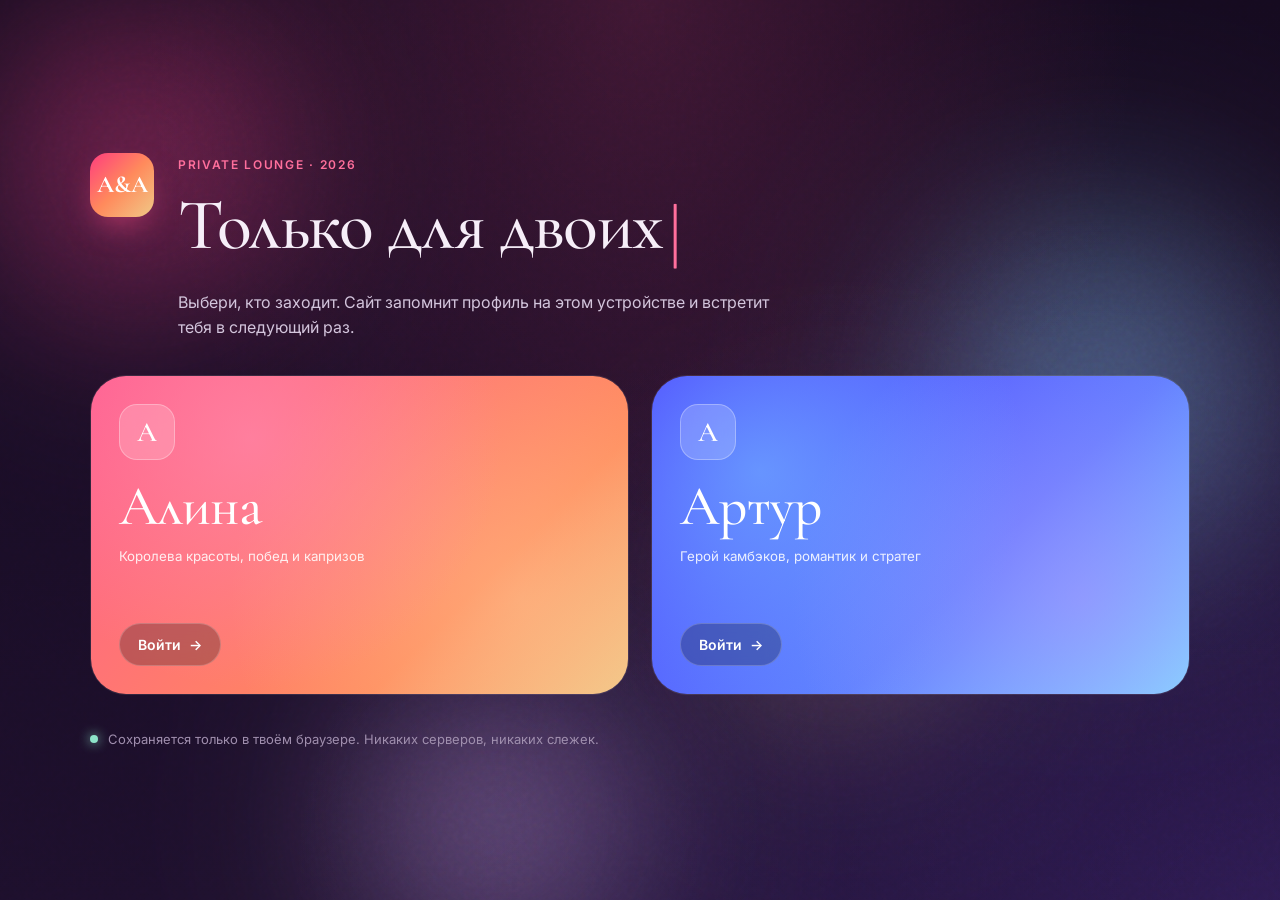
==== index.html @ 76d0820a "Алина и Артур: премиум-релиз - Полная переработка UI: aurora-фон, glassmorphism, три темы (Aurora/Da" ====
<!doctype html>
<html lang="ru">
<head>
  <meta charset="utf-8">
  <meta name="viewport" content="width=device-width, initial-scale=1, viewport-fit=cover">
  <meta name="theme-color" content="#1a0b1a">
  <meta name="description" content="Алина и Артур — приватный игровой кабинет для двоих. Игры, статистика, дневник любви.">
  <title>Алина · Артур — Private Lounge</title>

  <link rel="preconnect" href="https://fonts.googleapis.com">
  <link rel="preconnect" href="https://fonts.gstatic.com" crossorigin>
  <link href="https://fonts.googleapis.com/css2?family=Cormorant+Garamond:ital,wght@0,400;0,500;0,700;1,400&family=Inter:wght@400;500;600;700;800&family=Caveat:wght@500;700&display=swap" rel="stylesheet">

  <link rel="stylesheet" href="./styles.css">
  <link rel="icon" type="image/svg+xml" href="data:image/svg+xml;utf8,<svg xmlns='http://www.w3.org/2000/svg' viewBox='0 0 100 100'><text y='80' font-size='80'>💞</text></svg>">
</head>
<body class="theme-aurora">

  <div id="aurora" class="aurora" aria-hidden="true">
    <span class="aurora-blob a1"></span>
    <span class="aurora-blob a2"></span>
    <span class="aurora-blob a3"></span>
    <span class="aurora-blob a4"></span>
    <div class="aurora-grain"></div>
  </div>

  <canvas id="hearts" class="hearts-layer" aria-hidden="true"></canvas>

  <!-- Login Screen -->
  <section id="loginScreen" class="login-screen">
    <div class="login-inner">
      <div class="login-brand">
        <span class="brand-mark">A&amp;A</span>
        <div class="brand-text">
          <small>Private Lounge · 2026</small>
          <h1>Только для двоих<span class="cursor-blink">|</span></h1>
          <p>Выбери, кто заходит. Сайт запомнит профиль на этом устройстве и встретит тебя в следующий раз.</p>
        </div>
      </div>

      <div class="login-cards">
        <button class="login-card login-card--alina" data-login="Алина">
          <div class="login-card-bg"></div>
          <div class="login-card-inner">
            <span class="login-avatar">А</span>
            <h2>Алина</h2>
            <p>Королева красоты, побед и капризов</p>
            <span class="login-enter">Войти <span class="arrow">→</span></span>
          </div>
        </button>
        <button class="login-card login-card--artur" data-login="Артур">
          <div class="login-card-bg"></div>
          <div class="login-card-inner">
            <span class="login-avatar">А</span>
            <h2>Артур</h2>
            <p>Герой камбэков, романтик и стратег</p>
            <span class="login-enter">Войти <span class="arrow">→</span></span>
          </div>
        </button>
      </div>

      <div class="login-foot">
        <span class="dot"></span>
        <span>Сохраняется только в твоём браузере. Никаких серверов, никаких слежек.</span>
      </div>
    </div>
  </section>

  <!-- Main App -->
  <main id="app" class="app hidden">
    <aside class="sidebar">
      <button class="brand" data-route="home">
        <span class="brand-mark">A&amp;A</span>
        <div>
          <strong>Алина · Артур</strong>
          <small>Private Lounge</small>
        </div>
      </button>

      <nav class="nav">
        <button class="nav-item" data-route="home"><span class="nav-ico">✦</span><span>Главная</span></button>
        <button class="nav-item" data-route="games"><span class="nav-ico">◆</span><span>Игры</span></button>
        <button class="nav-item" data-route="journal"><span class="nav-ico">♡</span><span>Дневник</span></button>
        <button class="nav-item" data-route="stats"><span class="nav-ico">▲</span><span>Статистика</span></button>
        <button class="nav-item" data-route="settings"><span class="nav-ico">⚙</span><span>Настройки</span></button>
      </nav>

      <div class="sidebar-foot">
        <button class="me-chip" id="meChip">
          <span class="me-avatar" id="meAvatar">А</span>
          <div>
            <small>Сейчас в кабинете</small>
            <strong id="meName">—</strong>
          </div>
          <span class="me-arrow">⇄</span>
        </button>
      </div>
    </aside>

    <div class="content">
      <header class="topbar">
        <div class="crumb">
          <span id="crumbTitle">Главная</span>
          <small id="crumbSub">Добро пожаловать</small>
        </div>
        <div class="topbar-actions">
          <button class="icon-btn" id="themeBtn" title="Сменить тему">◐</button>
          <button class="icon-btn" id="muteBtn" title="Звук">♪</button>
          <button class="icon-btn icon-btn--accent" id="surpriseBtn" title="Сюрприз">✦</button>
        </div>
      </header>

      <div id="view" class="view"></div>
    </div>
  </main>

  <!-- Templates rendered dynamically by app.js -->
  <div id="toast" class="toast hidden"></div>

  <script type="module" src="./app.js"></script>
</body>
</html>
---- styles.css ----
/* ─────────────────────────────  TOKENS  ───────────────────────────── */
:root {
  --bg-0: #150a1f;
  --bg-1: #1d0f2c;
  --surface-0: rgba(255, 255, 255, 0.04);
  --surface-1: rgba(255, 255, 255, 0.06);
  --surface-2: rgba(255, 255, 255, 0.10);
  --line: rgba(255, 255, 255, 0.10);
  --line-strong: rgba(255, 255, 255, 0.18);
  --text-0: #f6eef8;
  --text-1: #d3c5dc;
  --text-2: #a08fae;
  --rose: #ff6f9c;
  --rose-strong: #ff3d7e;
  --peach: #ffb085;
  --gold: #f0c987;
  --lilac: #c8a2e8;
  --mint: #8de4c9;
  --sky: #7ec8ff;
  --danger: #ff7575;
  --win: #5cd6a4;
  --loss: #ff7575;
  --draw: #f3c95a;
  --shadow-soft: 0 30px 80px -20px rgba(60, 20, 60, 0.55);
  --shadow-lift: 0 20px 50px -16px rgba(255, 90, 140, 0.35);
  --radius-xs: 10px;
  --radius-sm: 14px;
  --radius-md: 20px;
  --radius-lg: 28px;
  --radius-xl: 36px;
  --grad-rose: linear-gradient(135deg, #ff6f9c 0%, #ff8a5c 100%);
  --grad-lilac: linear-gradient(135deg, #c8a2e8 0%, #7ec8ff 100%);
  --grad-gold: linear-gradient(135deg, #f0c987 0%, #ff8a5c 100%);
  --grad-mint: linear-gradient(135deg, #8de4c9 0%, #7ec8ff 100%);
  --grad-fire: linear-gradient(135deg, #ff3d7e 0%, #ff8a5c 50%, #f0c987 100%);
  --ease: cubic-bezier(.2, .8, .2, 1);
  --t-quick: .18s var(--ease);
  --t-med: .35s var(--ease);
}

/* Light romantic theme */
body.theme-dawn {
  --bg-0: #fff5ef;
  --bg-1: #ffe8e0;
  --surface-0: rgba(255, 255, 255, 0.55);
  --surface-1: rgba(255, 255, 255, 0.72);
  --surface-2: rgba(255, 255, 255, 0.88);
  --line: rgba(195, 130, 140, 0.18);
  --line-strong: rgba(195, 130, 140, 0.32);
  --text-0: #422336;
  --text-1: #6a4658;
  --text-2: #9b7c8b;
  --shadow-soft: 0 24px 60px -16px rgba(220, 130, 150, 0.30);
  --shadow-lift: 0 18px 40px -16px rgba(255, 110, 140, 0.40);
}

/* Midnight noir theme */
body.theme-noir {
  --bg-0: #06060b;
  --bg-1: #0c0c15;
  --surface-0: rgba(255, 255, 255, 0.03);
  --surface-1: rgba(255, 255, 255, 0.05);
  --surface-2: rgba(255, 255, 255, 0.08);
  --line: rgba(255, 255, 255, 0.07);
  --line-strong: rgba(255, 255, 255, 0.14);
  --text-0: #f0f0f5;
  --text-1: #b9b9c6;
  --text-2: #7c7c8d;
  --rose: #ff4d8d;
  --gold: #ffd166;
}

/* ─────────────────────────────  BASE  ───────────────────────────── */
* { box-sizing: border-box; }
html, body { margin: 0; height: 100%; }
body {
  font-family: 'Inter', -apple-system, BlinkMacSystemFont, sans-serif;
  background: var(--bg-0);
  color: var(--text-0);
  -webkit-font-smoothing: antialiased;
  overflow-x: hidden;
  overflow-y: auto;
  position: relative;
  min-height: 100dvh;
}
button { font-family: inherit; cursor: pointer; }
h1, h2, h3, h4 { margin: 0; font-weight: 700; letter-spacing: -0.01em; }
h1 { font-family: 'Cormorant Garamond', serif; font-size: clamp(40px, 6vw, 72px); font-weight: 500; letter-spacing: -0.02em; }
h2 { font-size: clamp(22px, 2.5vw, 32px); }
p { margin: 0; color: var(--text-1); line-height: 1.55; }
small { color: var(--text-2); font-size: 12px; letter-spacing: .04em; }
::-webkit-scrollbar { width: 10px; height: 10px; }
::-webkit-scrollbar-track { background: transparent; }
::-webkit-scrollbar-thumb { background: rgba(255, 255, 255, 0.06); border-radius: 99px; }
::-webkit-scrollbar-thumb:hover { background: rgba(255, 255, 255, 0.12); }

.hidden { display: none !important; }

/* ─────────────────────────  AURORA BG  ───────────────────────── */
.aurora {
  position: fixed; inset: 0; z-index: -2; pointer-events: none;
  background: radial-gradient(ellipse at top, rgba(255, 80, 140, 0.18), transparent 55%),
              radial-gradient(ellipse at bottom right, rgba(120, 80, 255, 0.18), transparent 55%),
              linear-gradient(180deg, var(--bg-0), var(--bg-1));
  overflow: hidden;
}
.aurora-blob {
  position: absolute; border-radius: 50%; filter: blur(80px); opacity: .55;
  mix-blend-mode: screen;
}
.aurora-blob.a1 { width: 520px; height: 520px; left: -120px; top: -100px; background: radial-gradient(circle, #ff3d7e, transparent 60%); animation: drift1 18s ease-in-out infinite; }
.aurora-blob.a2 { width: 600px; height: 600px; right: -120px; top: 10%; background: radial-gradient(circle, #7ec8ff, transparent 60%); animation: drift2 22s ease-in-out infinite; }
.aurora-blob.a3 { width: 480px; height: 480px; left: 20%; bottom: -160px; background: radial-gradient(circle, #c8a2e8, transparent 60%); animation: drift3 26s ease-in-out infinite; }
.aurora-blob.a4 { width: 420px; height: 420px; right: 18%; bottom: 10%; background: radial-gradient(circle, #f0c987, transparent 60%); animation: drift4 30s ease-in-out infinite; opacity: .35; }
.aurora-grain {
  position: absolute; inset: 0; opacity: .12; mix-blend-mode: overlay;
  background-image: url("data:image/svg+xml;utf8,<svg viewBox='0 0 200 200' xmlns='http://www.w3.org/2000/svg'><filter id='n'><feTurbulence type='fractalNoise' baseFrequency='0.85' numOctaves='2' stitchTiles='stitch'/></filter><rect width='100%' height='100%' filter='url(%23n)'/></svg>");
}
body.theme-dawn .aurora { background: radial-gradient(ellipse at top, rgba(255, 180, 200, 0.40), transparent 50%), radial-gradient(ellipse at bottom, rgba(255, 210, 180, 0.40), transparent 50%), linear-gradient(180deg, var(--bg-0), var(--bg-1)); }
body.theme-dawn .aurora-blob { opacity: .35; }
body.theme-noir .aurora-blob { opacity: .35; }

@keyframes drift1 { 0%, 100% { transform: translate(0, 0) scale(1); } 50% { transform: translate(60px, 80px) scale(1.15); } }
@keyframes drift2 { 0%, 100% { transform: translate(0, 0) scale(1); } 50% { transform: translate(-50px, 60px) scale(1.1); } }
@keyframes drift3 { 0%, 100% { transform: translate(0, 0) scale(1); } 50% { transform: translate(80px, -50px) scale(1.2); } }
@keyframes drift4 { 0%, 100% { transform: translate(0, 0) scale(1); } 50% { transform: translate(-60px, -80px) scale(.95); } }

.hearts-layer { position: fixed; inset: 0; z-index: -1; pointer-events: none; }

/* ─────────────────────────  LOGIN  ───────────────────────── */
.login-screen {
  min-height: 100dvh; display: grid; place-items: center; padding: 24px;
  animation: fadeIn .6s var(--ease);
}
.login-inner { width: min(1100px, 100%); display: grid; gap: 36px; }
.login-brand { display: flex; align-items: flex-start; gap: 24px; flex-wrap: wrap; }
.brand-mark {
  width: 64px; height: 64px; display: grid; place-items: center; border-radius: 18px;
  font-family: 'Cormorant Garamond', serif; font-weight: 700; font-size: 24px;
  background: var(--grad-fire); color: white;
  box-shadow: 0 14px 30px -8px rgba(255, 80, 140, 0.5);
}
.brand-text small { color: var(--rose); font-weight: 600; text-transform: uppercase; letter-spacing: .14em; }
.brand-text h1 { margin-top: 8px; max-width: 720px; }
.brand-text p { margin-top: 12px; max-width: 620px; }
.cursor-blink { display: inline-block; width: 4px; vertical-align: middle; color: var(--rose); animation: blink 1s steps(1) infinite; margin-left: 6px; }
@keyframes blink { 50% { opacity: 0; } }

.login-cards {
  display: grid; grid-template-columns: repeat(2, 1fr); gap: 22px;
}
.login-card {
  position: relative; overflow: hidden; border: 1px solid var(--line);
  border-radius: var(--radius-xl); background: transparent; color: var(--text-0);
  padding: 0; height: 320px; cursor: pointer;
  transition: transform .35s var(--ease), border-color .35s var(--ease), box-shadow .35s var(--ease);
}
.login-card:hover { transform: translateY(-6px) scale(1.005); border-color: var(--line-strong); box-shadow: var(--shadow-lift); }
.login-card-bg {
  position: absolute; inset: 0;
  transition: transform .8s var(--ease), filter .8s var(--ease);
}
.login-card--alina .login-card-bg {
  background:
    radial-gradient(circle at 30% 20%, rgba(255, 138, 180, 0.6), transparent 55%),
    radial-gradient(circle at 80% 70%, rgba(255, 200, 150, 0.45), transparent 60%),
    linear-gradient(135deg, #ff5d8f 0%, #ff8a5c 70%, #f0c987 100%);
}
.login-card--artur .login-card-bg {
  background:
    radial-gradient(circle at 20% 30%, rgba(120, 200, 255, 0.55), transparent 55%),
    radial-gradient(circle at 80% 70%, rgba(180, 140, 255, 0.5), transparent 60%),
    linear-gradient(135deg, #4a3aff 0%, #5e7fff 60%, #7ee3ff 100%);
}
.login-card:hover .login-card-bg { transform: scale(1.08); filter: saturate(1.2); }
.login-card-inner {
  position: relative; z-index: 2; height: 100%; padding: 28px;
  display: flex; flex-direction: column; align-items: flex-start;
  text-align: left; color: white;
}
.login-card h2 { font-family: 'Cormorant Garamond', serif; font-size: 56px; font-weight: 500; margin-top: 12px; }
.login-card p { color: rgba(255, 255, 255, 0.88); margin-top: 6px; max-width: 320px; }
.login-avatar {
  width: 56px; height: 56px; display: grid; place-items: center; border-radius: 18px;
  background: rgba(255, 255, 255, 0.18); backdrop-filter: blur(10px);
  font-family: 'Cormorant Garamond', serif; font-size: 28px; font-weight: 600;
  border: 1px solid rgba(255, 255, 255, 0.3);
}
.login-enter {
  margin-top: auto; display: inline-flex; align-items: center; gap: 8px;
  padding: 12px 18px; border-radius: 999px; background: rgba(0, 0, 0, 0.25);
  backdrop-filter: blur(10px); font-weight: 600; font-size: 14px;
  border: 1px solid rgba(255, 255, 255, 0.2);
}
.login-enter .arrow { transition: transform .25s var(--ease); }
.login-card:hover .login-enter .arrow { transform: translateX(4px); }

.login-foot { display: flex; align-items: center; gap: 10px; color: var(--text-2); font-size: 13px; }
.dot { width: 8px; height: 8px; border-radius: 50%; background: var(--mint); box-shadow: 0 0 12px var(--mint); }

/* ─────────────────────────  APP SHELL  ───────────────────────── */
.app {
  display: grid; grid-template-columns: 280px 1fr; min-height: 100dvh;
  animation: fadeIn .5s var(--ease);
}
.sidebar {
  padding: 24px 18px; display: flex; flex-direction: column; gap: 28px;
  border-right: 1px solid var(--line); position: sticky; top: 0;
  height: 100dvh; background: linear-gradient(180deg, var(--surface-0), transparent);
  backdrop-filter: blur(14px);
}
.brand {
  display: flex; align-items: center; gap: 14px; padding: 6px 8px;
  background: transparent; border: 0; color: var(--text-0); width: 100%;
  border-radius: var(--radius-md); cursor: pointer; transition: background .2s;
}
.brand:hover { background: var(--surface-0); }
.brand strong { font-family: 'Cormorant Garamond', serif; font-size: 22px; font-weight: 600; display: block; }
.brand small { display: block; font-size: 11px; letter-spacing: .14em; text-transform: uppercase; color: var(--rose); }

.nav { display: flex; flex-direction: column; gap: 4px; }
.nav-item {
  display: flex; align-items: center; gap: 12px; padding: 12px 14px; border: 0;
  background: transparent; color: var(--text-1); border-radius: var(--radius-sm);
  font-size: 14px; font-weight: 500; text-align: left; transition: all var(--t-quick);
}
.nav-item:hover { background: var(--surface-0); color: var(--text-0); }
.nav-item.active { background: var(--surface-1); color: var(--text-0); }
.nav-item.active .nav-ico { color: var(--rose); }
.nav-ico { color: var(--text-2); font-size: 12px; width: 16px; text-align: center; transition: color .2s; }

.sidebar-foot { margin-top: auto; }
.me-chip {
  display: flex; align-items: center; gap: 12px; width: 100%; padding: 12px;
  background: var(--surface-0); border: 1px solid var(--line); border-radius: var(--radius-md);
  color: var(--text-0); text-align: left; transition: background var(--t-quick);
}
.me-chip:hover { background: var(--surface-1); }
.me-chip small { display: block; }
.me-chip strong { display: block; font-size: 14px; font-weight: 600; margin-top: 2px; }
.me-avatar {
  width: 38px; height: 38px; display: grid; place-items: center;
  border-radius: 12px; font-family: 'Cormorant Garamond', serif; font-size: 18px; font-weight: 600;
  color: white; background: var(--grad-rose); flex-shrink: 0;
}
.me-avatar.is-artur { background: var(--grad-lilac); }
.me-arrow { margin-left: auto; color: var(--text-2); font-size: 14px; }

.content { padding: 24px clamp(20px, 4vw, 48px); min-width: 0; }
.topbar {
  display: flex; align-items: center; justify-content: space-between; gap: 18px;
  padding: 8px 0 22px;
}
.crumb span { font-family: 'Cormorant Garamond', serif; font-size: 30px; font-weight: 500; }
.crumb small { display: block; color: var(--text-2); font-size: 13px; }
.topbar-actions { display: flex; gap: 8px; }
.icon-btn {
  width: 42px; height: 42px; border-radius: 14px; border: 1px solid var(--line);
  background: var(--surface-0); color: var(--text-1); font-size: 16px;
  transition: all var(--t-quick);
}
.icon-btn:hover { background: var(--surface-1); color: var(--text-0); transform: translateY(-1px); }
.icon-btn--accent { background: var(--grad-rose); border-color: transparent; color: white; }
.icon-btn--accent:hover { filter: brightness(1.1); }

.view { display: flex; flex-direction: column; gap: 20px; padding-bottom: 60px; animation: viewIn .4s var(--ease); }

@keyframes viewIn { from { opacity: 0; transform: translateY(8px); } to { opacity: 1; transform: translateY(0); } }
@keyframes fadeIn { from { opacity: 0; } to { opacity: 1; } }

/* ─────────────────────────  CARDS / PANELS  ───────────────────────── */
.panel {
  background: var(--surface-0); border: 1px solid var(--line);
  border-radius: var(--radius-lg); padding: 22px;
  backdrop-filter: blur(14px);
}
.panel--hero {
  position: relative; overflow: hidden;
  padding: 36px; min-height: 260px;
  background: var(--surface-0);
}
.panel--hero::before {
  content: ""; position: absolute; inset: 0; z-index: 0;
  background:
    radial-gradient(circle at 80% 0%, rgba(255, 100, 150, 0.30), transparent 50%),
    radial-gradient(circle at 0% 100%, rgba(120, 100, 255, 0.30), transparent 50%);
}
.panel--hero > * { position: relative; z-index: 1; }
.panel h3 { font-size: 16px; font-weight: 600; color: var(--text-0); margin-bottom: 12px; letter-spacing: -0.005em; }
.panel-head { display: flex; align-items: flex-start; justify-content: space-between; gap: 16px; margin-bottom: 16px; }
.panel-head h3 { margin: 0; }
.panel-head small { display: block; margin-top: 4px; }
.eyebrow { display: inline-flex; align-items: center; gap: 6px; padding: 6px 10px; border-radius: 999px; background: var(--surface-1); border: 1px solid var(--line); font-size: 11px; font-weight: 600; text-transform: uppercase; letter-spacing: .14em; color: var(--rose); }

.grid { display: grid; gap: 20px; }
.grid-2 { grid-template-columns: repeat(2, minmax(0, 1fr)); }
.grid-3 { grid-template-columns: repeat(3, minmax(0, 1fr)); }
.grid-4 { grid-template-columns: repeat(4, minmax(0, 1fr)); }
.grid-aside { grid-template-columns: 2fr 1fr; }

/* ─────────────────────────  HOME / DASH  ───────────────────────── */
.hero-greeting { font-family: 'Cormorant Garamond', serif; font-size: clamp(36px, 5vw, 60px); font-weight: 500; line-height: 1.05; max-width: 720px; }
.hero-greeting em { font-style: italic; color: var(--rose); }
.hero-typewriter { margin-top: 18px; min-height: 28px; font-family: 'Caveat', cursive; font-size: 26px; color: var(--text-1); }
.hero-typewriter::after { content: "▍"; margin-left: 4px; color: var(--rose); animation: blink 1s steps(1) infinite; }

.days-tile {
  display: flex; align-items: center; gap: 18px; padding: 18px 22px;
  background: var(--surface-1); border: 1px solid var(--line); border-radius: var(--radius-lg);
}
.days-num {
  font-family: 'Cormorant Garamond', serif; font-size: 56px; font-weight: 500;
  background: var(--grad-fire); -webkit-background-clip: text; background-clip: text; color: transparent;
  line-height: 1;
}
.days-tile small { display: block; }
.days-tile strong { display: block; font-size: 14px; font-weight: 600; margin-top: 2px; color: var(--text-0); }

.mood-row { display: flex; gap: 10px; flex-wrap: wrap; }
.mood-pill {
  padding: 10px 14px; border-radius: 999px; background: var(--surface-0); border: 1px solid var(--line);
  color: var(--text-1); font-size: 14px; transition: all var(--t-quick);
}
.mood-pill:hover { background: var(--surface-1); color: var(--text-0); }
.mood-pill.active { background: var(--grad-rose); color: white; border-color: transparent; }

.quote-box {
  border-radius: var(--radius-md); padding: 22px; background: var(--surface-1);
  border: 1px solid var(--line); font-family: 'Cormorant Garamond', serif;
  font-style: italic; font-size: 22px; line-height: 1.4; color: var(--text-0);
  position: relative;
}
.quote-box::before { content: "❝"; font-size: 60px; color: var(--rose); opacity: .45; position: absolute; top: -8px; left: 12px; line-height: 1; }
.quote-author { display: block; margin-top: 12px; font-family: 'Inter', sans-serif; font-style: normal; font-size: 13px; color: var(--text-2); }

.cta-btn {
  display: inline-flex; align-items: center; gap: 8px; padding: 13px 22px;
  border-radius: 999px; background: var(--grad-rose); color: white; font-weight: 600;
  border: 0; font-size: 14px; transition: all var(--t-quick);
  box-shadow: 0 12px 30px -8px rgba(255, 70, 130, 0.5);
}
.cta-btn:hover { transform: translateY(-2px); box-shadow: 0 18px 40px -8px rgba(255, 70, 130, 0.65); }
.cta-btn.secondary { background: var(--surface-1); color: var(--text-0); border: 1px solid var(--line); box-shadow: none; }
.cta-btn.secondary:hover { background: var(--surface-2); box-shadow: none; }
.cta-btn.ghost { background: transparent; color: var(--text-1); border: 1px solid var(--line); box-shadow: none; }
.cta-btn.ghost:hover { background: var(--surface-0); color: var(--text-0); }

/* ─────────────────────────  GAMES GRID  ───────────────────────── */
.games-grid {
  display: grid; gap: 18px;
  grid-template-columns: repeat(auto-fill, minmax(240px, 1fr));
}
.game-card {
  position: relative; overflow: hidden; border: 1px solid var(--line);
  background: var(--surface-0); color: var(--text-0); padding: 0;
  border-radius: var(--radius-lg); cursor: pointer; text-align: left;
  transition: transform .25s var(--ease), border-color .25s var(--ease), box-shadow .25s var(--ease);
  aspect-ratio: 4/5;
}
.game-card:hover { transform: translateY(-4px); border-color: var(--line-strong); box-shadow: var(--shadow-soft); }
.game-card-bg {
  position: absolute; inset: 0; opacity: .8;
  transition: transform .8s var(--ease), opacity .4s;
}
.game-card:hover .game-card-bg { transform: scale(1.08); opacity: 1; }
.game-card-inner {
  position: relative; z-index: 1; height: 100%; padding: 22px;
  display: flex; flex-direction: column; justify-content: space-between;
  background: linear-gradient(180deg, transparent 30%, rgba(10, 5, 20, 0.65) 80%);
}
.game-card-emoji { font-size: 64px; line-height: 1; filter: drop-shadow(0 6px 16px rgba(0, 0, 0, 0.3)); }
.game-card h3 { color: white; font-size: 22px; font-family: 'Cormorant Garamond', serif; font-weight: 500; margin-top: 8px; }
.game-card p { color: rgba(255, 255, 255, 0.78); font-size: 13px; margin-top: 4px; }
.game-card .tag { display: inline-flex; padding: 4px 10px; border-radius: 99px; font-size: 11px; font-weight: 600; background: rgba(255, 255, 255, 0.18); color: white; backdrop-filter: blur(8px); margin-top: 12px; align-self: flex-start; }

.gc-1 { background: linear-gradient(135deg, #ff5d8f, #ff8a5c); }
.gc-2 { background: linear-gradient(135deg, #4a3aff, #7ee3ff); }
.gc-3 { background: linear-gradient(135deg, #f0c987, #ff5d8f); }
.gc-4 { background: linear-gradient(135deg, #8de4c9, #5e7fff); }
.gc-5 { background: linear-gradient(135deg, #c8a2e8, #ff5d8f); }
.gc-6 { background: linear-gradient(135deg, #ff8a5c, #ffd166); }
.gc-7 { background: linear-gradient(135deg, #5cd6a4, #7ec8ff); }
.gc-8 { background: linear-gradient(135deg, #ff3d7e, #c8a2e8); }
.gc-9 { background: linear-gradient(135deg, #7ec8ff, #c8a2e8); }
.gc-10 { background: linear-gradient(135deg, #ff5d8f, #c8a2e8); }
.gc-11 { background: linear-gradient(135deg, #ffd166, #5cd6a4); }
.gc-12 { background: linear-gradient(135deg, #ff8a5c, #ff3d7e); }
.gc-13 { background: linear-gradient(135deg, #7ec8ff, #8de4c9); }
.gc-14 { background: linear-gradient(135deg, #c8a2e8, #7ec8ff); }
.gc-15 { background: linear-gradient(135deg, #ff5d8f, #ffd166); }
.gc-16 { background: linear-gradient(135deg, #4a3aff, #ff5d8f); }

.section-heading { display: flex; align-items: baseline; justify-content: space-between; margin: 10px 0 4px; }
.section-heading h2 { font-family: 'Cormorant Garamond', serif; font-weight: 500; font-size: 32px; }
.section-heading small { font-size: 13px; }

/* ─────────────────────────  GAME VIEW (back/hud)  ───────────────────────── */
.game-view { display: flex; flex-direction: column; gap: 18px; }
.game-hud {
  display: flex; align-items: center; justify-content: space-between; gap: 12px;
  background: var(--surface-0); border: 1px solid var(--line); padding: 14px 18px; border-radius: var(--radius-md);
}
.game-hud-l { display: flex; align-items: center; gap: 14px; }
.game-hud h2 { font-family: 'Cormorant Garamond', serif; font-weight: 500; }
.scoreboard { display: flex; align-items: center; gap: 14px; }
.score-chip {
  display: flex; align-items: center; gap: 10px; padding: 8px 14px; border-radius: 999px;
  background: var(--surface-1); border: 1px solid var(--line);
}
.score-chip strong { font-family: 'Cormorant Garamond', serif; font-size: 22px; font-weight: 500; }

/* ── Tic Tac Toe ── */
.ttt-board {
  display: grid; grid-template-columns: repeat(3, 1fr); gap: 12px;
  max-width: 480px; margin: 24px auto;
}
.ttt-cell {
  aspect-ratio: 1; display: grid; place-items: center;
  background: var(--surface-1); border: 1px solid var(--line); border-radius: var(--radius-md);
  font-family: 'Cormorant Garamond', serif; font-size: clamp(48px, 8vw, 84px); font-weight: 500;
  color: var(--text-0); transition: all var(--t-quick); cursor: pointer;
}
.ttt-cell:hover:not(.taken) { transform: translateY(-3px); border-color: var(--line-strong); background: var(--surface-2); }
.ttt-cell.x { color: var(--rose); }
.ttt-cell.o { color: var(--sky); }
.ttt-cell.win { background: linear-gradient(135deg, rgba(255, 100, 150, 0.20), rgba(120, 200, 255, 0.20)); border-color: var(--rose); animation: pulseWin 1s ease-in-out infinite; }
@keyframes pulseWin { 50% { box-shadow: 0 0 0 6px rgba(255, 100, 150, 0.15); } }
.turn-indicator { display: inline-flex; align-items: center; gap: 8px; padding: 8px 14px; border-radius: 999px; background: var(--surface-1); border: 1px solid var(--line); font-size: 13px; font-weight: 600; }
.turn-dot { width: 10px; height: 10px; border-radius: 50%; background: var(--rose); box-shadow: 0 0 10px var(--rose); }

/* ── Connect 4 ── */
.c4-board {
  background: linear-gradient(135deg, #4a3aff, #7ec8ff);
  border-radius: var(--radius-lg); padding: 16px; max-width: 560px; margin: 16px auto;
  display: grid; grid-template-columns: repeat(7, 1fr); gap: 8px;
  box-shadow: 0 30px 60px -20px rgba(70, 60, 250, 0.6);
}
.c4-cell { aspect-ratio: 1; border-radius: 50%; background: rgba(0, 0, 0, 0.25); position: relative; cursor: pointer; transition: transform .15s; }
.c4-cell:hover { transform: scale(1.02); }
.c4-cell.p1 { background: radial-gradient(circle at 35% 30%, #ff8aa8, #ff3d7e 60%); box-shadow: inset 0 0 0 2px rgba(255, 255, 255, 0.15); }
.c4-cell.p2 { background: radial-gradient(circle at 35% 30%, #ffe09a, #f0c987 60%); box-shadow: inset 0 0 0 2px rgba(255, 255, 255, 0.15); }
.c4-cell.drop { animation: c4drop .35s cubic-bezier(.4, 1.6, .6, 1); }
@keyframes c4drop { from { transform: translateY(-60vh); } to { transform: translateY(0); } }

/* ── RPS ── */
.rps-stage { display: grid; grid-template-columns: 1fr auto 1fr; gap: 24px; align-items: center; margin: 28px 0; }
.rps-side { text-align: center; padding: 20px; background: var(--surface-1); border-radius: var(--radius-lg); border: 1px solid var(--line); }
.rps-side h3 { font-family: 'Cormorant Garamond', serif; font-size: 24px; font-weight: 500; }
.rps-emoji { font-size: 72px; line-height: 1; margin: 16px 0; transition: transform .4s var(--ease); }
.rps-emoji.shake { animation: shake .5s; }
@keyframes shake { 0%, 100% { transform: rotate(0); } 25% { transform: rotate(-10deg); } 75% { transform: rotate(10deg); } }
.rps-vs { font-family: 'Cormorant Garamond', serif; font-style: italic; font-size: 32px; color: var(--text-2); }
.rps-choices { display: grid; grid-template-columns: repeat(3, 1fr); gap: 8px; }
.rps-btn { padding: 14px; border-radius: var(--radius-md); border: 1px solid var(--line); background: var(--surface-0); color: var(--text-0); font-size: 24px; transition: all var(--t-quick); }
.rps-btn:hover:not(:disabled) { background: var(--surface-2); transform: translateY(-2px); }
.rps-btn.picked { background: var(--grad-rose); color: white; border-color: transparent; }
.rps-btn:disabled { opacity: .5; cursor: not-allowed; }

/* ── Memory ── */
.memory-grid { display: grid; gap: 10px; margin: 16px auto; max-width: 560px; }
.memory-card {
  aspect-ratio: 3/4; perspective: 800px; cursor: pointer;
}
.memory-card-inner { position: relative; width: 100%; height: 100%; transform-style: preserve-3d; transition: transform .55s var(--ease); }
.memory-card.flipped .memory-card-inner { transform: rotateY(180deg); }
.memory-card-face { position: absolute; inset: 0; backface-visibility: hidden; border-radius: var(--radius-md); display: grid; place-items: center; font-size: 38px; border: 1px solid var(--line); }
.memory-card-front { background: linear-gradient(135deg, #ff5d8f, #c8a2e8); color: white; }
.memory-card-front::after { content: "♡"; opacity: .8; }
.memory-card-back { background: var(--surface-1); transform: rotateY(180deg); }
.memory-card.matched .memory-card-back { background: linear-gradient(135deg, rgba(140, 230, 200, 0.30), rgba(120, 200, 255, 0.30)); border-color: var(--mint); animation: matchPulse .8s; }
@keyframes matchPulse { 50% { transform: rotateY(180deg) scale(1.08); } }

/* ── Hangman ── */
.hangman-wrap { display: grid; grid-template-columns: 1fr 1fr; gap: 22px; }
.hangman-stage { background: var(--surface-1); padding: 22px; border-radius: var(--radius-lg); border: 1px solid var(--line); text-align: center; }
.hangman-svg { width: 220px; height: 220px; margin: 0 auto; }
.hangman-svg line, .hangman-svg circle { stroke: var(--text-0); stroke-width: 4; fill: transparent; stroke-linecap: round; }
.word-display { letter-spacing: 8px; font-family: 'Cormorant Garamond', serif; font-size: 36px; margin: 22px 0; min-height: 50px; }
.letter-grid { display: grid; grid-template-columns: repeat(8, 1fr); gap: 6px; max-width: 100%; }
.letter-btn { padding: 10px; border-radius: 10px; border: 1px solid var(--line); background: var(--surface-0); color: var(--text-0); font-weight: 600; font-size: 14px; transition: all var(--t-quick); }
.letter-btn:hover:not(:disabled) { background: var(--surface-2); }
.letter-btn:disabled { opacity: .35; cursor: not-allowed; }
.letter-btn.hit { background: var(--mint); color: #0a3528; border-color: transparent; }
.letter-btn.miss { background: var(--surface-0); color: var(--loss); border-color: var(--loss); }

/* ── Pong ── */
.pong-stage {
  position: relative; aspect-ratio: 760/420; width: 100%; max-width: 880px;
  margin: 16px auto; border-radius: var(--radius-lg);
  background: radial-gradient(ellipse at center, rgba(120, 100, 255, 0.18), transparent 70%), var(--surface-1);
  border: 1px solid var(--line); overflow: hidden;
}
.pong-stage::before, .pong-stage::after { content: ""; position: absolute; top: 8%; bottom: 8%; width: 2px; background: rgba(255, 255, 255, 0.10); }
.pong-stage::before { left: 50%; }
.pong-paddle, .pong-ball { position: absolute; border-radius: 999px; }
.pong-paddle { width: 12px; height: 90px; background: linear-gradient(180deg, var(--rose), var(--peach)); box-shadow: 0 0 18px rgba(255, 100, 140, 0.4); }
.pong-ball { width: 14px; height: 14px; background: var(--gold); box-shadow: 0 0 20px var(--gold); }

/* ── Snake ── */
.snake-stage { background: var(--surface-1); border: 1px solid var(--line); border-radius: var(--radius-lg); padding: 12px; max-width: 540px; margin: 16px auto; }
.snake-canvas { display: block; width: 100%; aspect-ratio: 1; border-radius: var(--radius-md); background: rgba(0, 0, 0, 0.25); }

/* ── 2048 ── */
.g2048-stage { background: var(--surface-1); border: 1px solid var(--line); border-radius: var(--radius-lg); padding: 14px; max-width: 480px; margin: 16px auto; }
.g2048-grid { display: grid; grid-template-columns: repeat(4, 1fr); gap: 10px; }
.g2048-cell { aspect-ratio: 1; border-radius: 12px; background: rgba(0, 0, 0, 0.25); display: grid; place-items: center; font-family: 'Cormorant Garamond', serif; font-weight: 600; font-size: clamp(20px, 4vw, 36px); color: var(--text-0); transition: transform .15s var(--ease); }
.g2048-cell[data-v="2"] { background: linear-gradient(135deg, #ffe0e8, #ffc2d1); color: #672a3e; }
.g2048-cell[data-v="4"] { background: linear-gradient(135deg, #ffd9c2, #ffb685); color: #5a2a14; }
.g2048-cell[data-v="8"] { background: linear-gradient(135deg, #ffb085, #ff8a5c); color: white; }
.g2048-cell[data-v="16"] { background: linear-gradient(135deg, #ff8a5c, #ff5d8f); color: white; }
.g2048-cell[data-v="32"] { background: linear-gradient(135deg, #ff5d8f, #c8a2e8); color: white; }
.g2048-cell[data-v="64"] { background: linear-gradient(135deg, #c8a2e8, #7ec8ff); color: white; }
.g2048-cell[data-v="128"] { background: linear-gradient(135deg, #7ec8ff, #8de4c9); color: #0a3528; }
.g2048-cell[data-v="256"] { background: linear-gradient(135deg, #8de4c9, #f0c987); color: #4a3814; }
.g2048-cell[data-v="512"] { background: linear-gradient(135deg, #f0c987, #ff5d8f); color: white; }
.g2048-cell[data-v="1024"] { background: linear-gradient(135deg, #ff3d7e, #4a3aff); color: white; font-size: 26px; }
.g2048-cell[data-v="2048"] { background: var(--grad-fire); color: white; box-shadow: 0 0 30px rgba(255, 100, 140, 0.5); font-size: 26px; }
.g2048-cell.pop { animation: pop .25s var(--ease); }
@keyframes pop { 0% { transform: scale(.6); } 60% { transform: scale(1.12); } 100% { transform: scale(1); } }

/* ── Reaction ── */
.reaction-stage { aspect-ratio: 16/9; border-radius: var(--radius-lg); display: grid; place-items: center; text-align: center; background: var(--grad-rose); color: white; font-family: 'Cormorant Garamond', serif; font-size: 36px; cursor: pointer; transition: background .2s; }
.reaction-stage.go { background: linear-gradient(135deg, #5cd6a4, #7ec8ff); }
.reaction-stage.fail { background: linear-gradient(135deg, #ff7575, #ff3d7e); }

/* ── Wheel of Fortune ── */
.wheel-wrap { display: grid; place-items: center; gap: 18px; margin-top: 12px; }
.wheel-svg { width: min(420px, 80vw); aspect-ratio: 1; transition: transform 4s cubic-bezier(.18, .89, .32, 1.02); transform: rotate(0deg); }
.wheel-pointer { position: relative; top: 8px; width: 30px; height: 30px; background: var(--rose); clip-path: polygon(50% 100%, 0 0, 100% 0); margin-bottom: -22px; z-index: 2; }

/* ── Quiz / Truth Dare / Compliment ── */
.flashcard {
  position: relative; padding: 36px; min-height: 240px;
  background: var(--surface-1); border: 1px solid var(--line); border-radius: var(--radius-xl);
  display: flex; flex-direction: column; justify-content: center; gap: 14px;
}
.flashcard h2 { font-family: 'Cormorant Garamond', serif; font-weight: 500; font-size: 36px; }
.flashcard p { font-size: 18px; line-height: 1.55; color: var(--text-1); }
.flashcard .badge-row { display: flex; gap: 8px; flex-wrap: wrap; }
.flashcard .tag { padding: 5px 12px; border-radius: 99px; background: var(--surface-2); border: 1px solid var(--line); font-size: 12px; font-weight: 600; color: var(--text-1); }

/* ── Stats / History ── */
.stats-grid { display: grid; grid-template-columns: repeat(auto-fill, minmax(220px, 1fr)); gap: 14px; }
.stat-card { padding: 18px; background: var(--surface-0); border: 1px solid var(--line); border-radius: var(--radius-md); }
.stat-card small { display: block; }
.stat-card h4 { font-family: 'Cormorant Garamond', serif; font-weight: 500; font-size: 22px; margin: 6px 0 12px; }
.stat-row { display: flex; justify-content: space-between; gap: 12px; padding: 6px 0; border-top: 1px dashed var(--line); color: var(--text-1); font-size: 14px; }
.stat-row:first-of-type { border-top: 0; }
.stat-row strong { font-weight: 700; }
.stat-row .win { color: var(--win); }
.stat-row .loss { color: var(--loss); }
.stat-row .draw { color: var(--draw); }

.history-list { display: flex; flex-direction: column; gap: 8px; max-height: 460px; overflow: auto; padding-right: 6px; }
.history-row {
  display: flex; align-items: center; gap: 12px; padding: 12px 14px;
  background: var(--surface-0); border: 1px solid var(--line); border-radius: var(--radius-sm);
}
.history-result { width: 56px; padding: 4px 6px; text-align: center; border-radius: 8px; font-size: 11px; font-weight: 700; }
.history-result.win { background: rgba(92, 214, 164, 0.20); color: var(--win); }
.history-result.loss { background: rgba(255, 117, 117, 0.20); color: var(--loss); }
.history-result.draw { background: rgba(243, 201, 90, 0.20); color: var(--draw); }
.history-meta { color: var(--text-2); font-size: 12px; margin-left: auto; }

/* ── Journal ── */
.journal-input { display: flex; gap: 10px; }
.journal-input input, .journal-input textarea, .field input, .field textarea, .field select {
  flex: 1; padding: 12px 14px; border-radius: var(--radius-sm); border: 1px solid var(--line);
  background: var(--surface-0); color: var(--text-0); font-family: inherit; font-size: 14px;
  outline: none; transition: border-color var(--t-quick), background var(--t-quick);
}
.field { display: flex; flex-direction: column; gap: 6px; }
.field label { font-size: 12px; color: var(--text-2); text-transform: uppercase; letter-spacing: .1em; font-weight: 600; }
.field input:focus, .field textarea:focus, .journal-input input:focus { border-color: var(--rose); background: var(--surface-1); }
.journal-list { display: flex; flex-direction: column; gap: 8px; max-height: 480px; overflow: auto; padding-right: 6px; }
.journal-item { padding: 14px; border-radius: var(--radius-sm); background: var(--surface-0); border: 1px solid var(--line); position: relative; }
.journal-item small { display: block; margin-bottom: 6px; }
.journal-item .x { position: absolute; top: 10px; right: 10px; background: transparent; border: 0; color: var(--text-2); cursor: pointer; padding: 4px 8px; }
.journal-item .x:hover { color: var(--loss); }

/* ── Toast ── */
.toast {
  position: fixed; bottom: 30px; left: 50%; transform: translateX(-50%);
  background: var(--surface-2); border: 1px solid var(--line-strong); color: var(--text-0);
  padding: 14px 20px; border-radius: 99px; font-weight: 600; font-size: 14px;
  backdrop-filter: blur(20px); box-shadow: var(--shadow-soft); z-index: 99;
  animation: toastIn .35s var(--ease);
}
@keyframes toastIn { from { opacity: 0; transform: translate(-50%, 10px); } to { opacity: 1; transform: translate(-50%, 0); } }

/* ── Confetti ── */
.confetti { position: fixed; pointer-events: none; inset: 0; z-index: 80; overflow: hidden; }

/* ─────────────────────────  RESPONSIVE  ───────────────────────── */
@media (max-width: 1100px) {
  .grid-aside, .grid-2, .grid-3, .grid-4 { grid-template-columns: 1fr; }
  .hangman-wrap { grid-template-columns: 1fr; }
}
@media (max-width: 820px) {
  .app { grid-template-columns: 1fr; }
  .sidebar { position: sticky; flex-direction: row; align-items: center; gap: 14px; height: auto; padding: 12px; border-bottom: 1px solid var(--line); border-right: 0; top: 0; z-index: 10; }
  .nav { flex-direction: row; gap: 4px; overflow-x: auto; flex: 1; }
  .nav-item { padding: 8px 12px; font-size: 13px; }
  .nav-item span:last-child { display: none; }
  .nav-item .nav-ico { font-size: 16px; }
  .sidebar-foot { margin-top: 0; margin-left: auto; }
  .me-chip > div { display: none; }
  .me-chip { padding: 6px; }
  .brand div { display: none; }
  .login-cards { grid-template-columns: 1fr; }
  .rps-stage { grid-template-columns: 1fr; }
  .rps-vs { display: none; }
  .content { padding: 16px; }
}
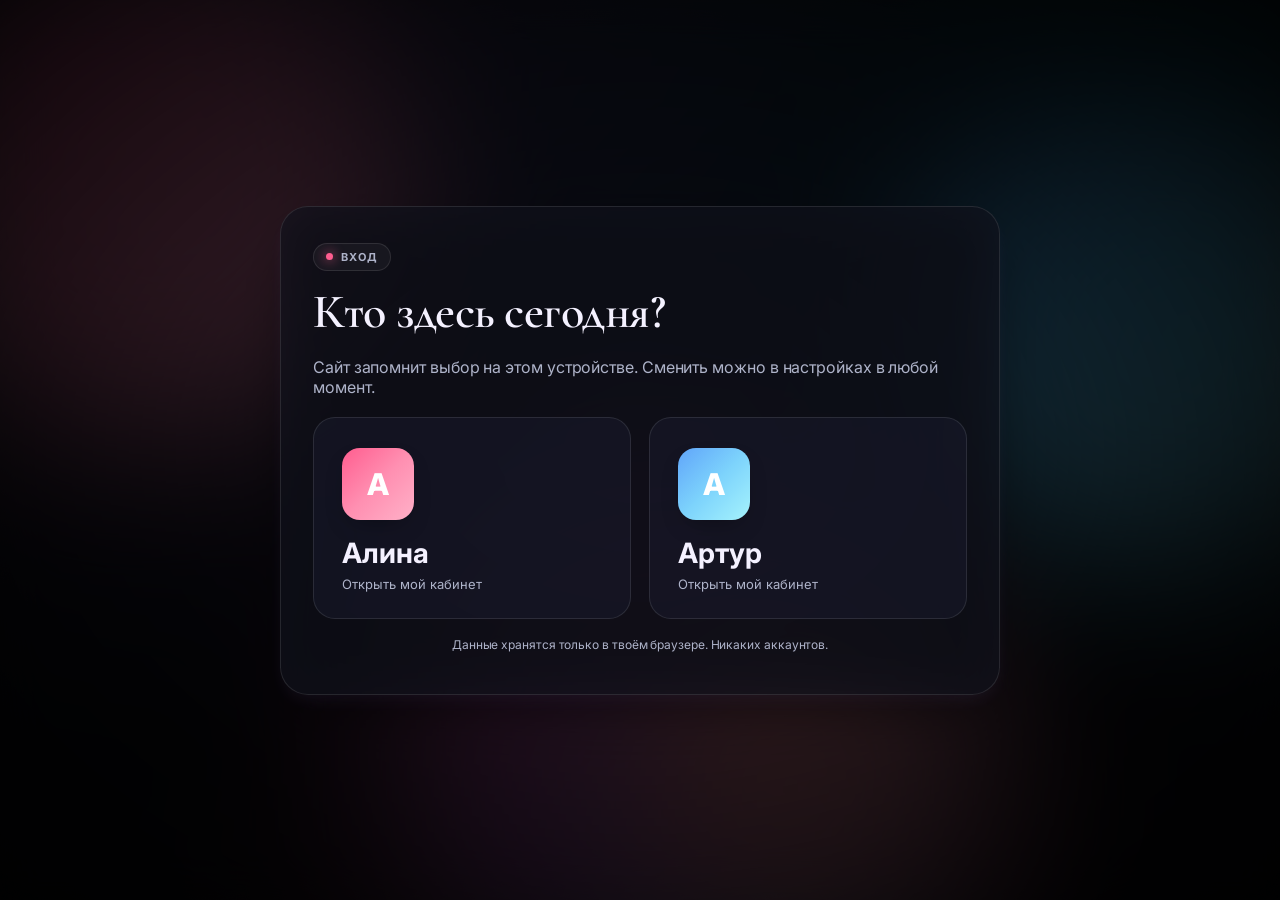
==== commit f035718f: "Алина и Артур: Aurora redesign (премиум-релиз 2.0) Полностью новый статический SPA для двух профилей" ====
--- a/index.html
+++ b/index.html
@@ -1,121 +1,155 @@
 <!doctype html>
-<html lang="ru">
+<html lang="ru" data-theme="aurora">
 <head>
   <meta charset="utf-8">
   <meta name="viewport" content="width=device-width, initial-scale=1, viewport-fit=cover">
-  <meta name="theme-color" content="#1a0b1a">
-  <meta name="description" content="Алина и Артур — приватный игровой кабинет для двоих. Игры, статистика, дневник любви.">
-  <title>Алина · Артур — Private Lounge</title>
-
+  <meta name="color-scheme" content="dark light">
+  <title>Алина & Артур · Private Lounge</title>
+  <meta name="description" content="Личный кабинет для двоих: игры, дневник, статистика, романтика. Только мы.">
+  <link rel="icon" href="data:image/svg+xml,%3Csvg xmlns='http://www.w3.org/2000/svg' viewBox='0 0 100 100'%3E%3Ctext y='.9em' font-size='90'%3E%E2%99%A5%3C/text%3E%3C/svg%3E">
   <link rel="preconnect" href="https://fonts.googleapis.com">
   <link rel="preconnect" href="https://fonts.gstatic.com" crossorigin>
-  <link href="https://fonts.googleapis.com/css2?family=Cormorant+Garamond:ital,wght@0,400;0,500;0,700;1,400&family=Inter:wght@400;500;600;700;800&family=Caveat:wght@500;700&display=swap" rel="stylesheet">
-
+  <link href="https://fonts.googleapis.com/css2?family=Inter:wght@400;500;600;700;800&family=Cormorant+Garamond:wght@400;500;600;700&family=Space+Grotesk:wght@500;700&display=swap" rel="stylesheet">
   <link rel="stylesheet" href="./styles.css">
-  <link rel="icon" type="image/svg+xml" href="data:image/svg+xml;utf8,<svg xmlns='http://www.w3.org/2000/svg' viewBox='0 0 100 100'><text y='80' font-size='80'>💞</text></svg>">
 </head>
-<body class="theme-aurora">
-
-  <div id="aurora" class="aurora" aria-hidden="true">
-    <span class="aurora-blob a1"></span>
-    <span class="aurora-blob a2"></span>
-    <span class="aurora-blob a3"></span>
-    <span class="aurora-blob a4"></span>
-    <div class="aurora-grain"></div>
+<body>
+  <!-- Animated background layers -->
+  <div class="bg-aurora" aria-hidden="true">
+    <span class="aurora a1"></span>
+    <span class="aurora a2"></span>
+    <span class="aurora a3"></span>
+    <span class="aurora a4"></span>
+    <div class="grain"></div>
   </div>
 
-  <canvas id="hearts" class="hearts-layer" aria-hidden="true"></canvas>
+  <!-- Confetti host -->
+  <canvas id="confetti" class="confetti-canvas" aria-hidden="true"></canvas>
 
-  <!-- Login Screen -->
-  <section id="loginScreen" class="login-screen">
-    <div class="login-inner">
-      <div class="login-brand">
-        <span class="brand-mark">A&amp;A</span>
+  <!-- Toast -->
+  <div id="toast" class="toast" role="status" aria-live="polite"></div>
+
+  <!-- Login overlay -->
+  <div id="loginOverlay" class="overlay hidden">
+    <div class="overlay-card">
+      <div class="eyebrow"><span class="dot"></span>Вход</div>
+      <h2 class="display">Кто здесь сегодня?</h2>
+      <p class="muted">Сайт запомнит выбор на этом устройстве. Сменить можно в настройках в любой момент.</p>
+      <div class="profile-grid big">
+        <button class="profile-card alina" data-login="Алина">
+          <span class="avatar">А</span>
+          <strong>Алина</strong>
+          <small>Открыть мой кабинет</small>
+          <span class="card-shine"></span>
+        </button>
+        <button class="profile-card artur" data-login="Артур">
+          <span class="avatar">А</span>
+          <strong>Артур</strong>
+          <small>Открыть мой кабинет</small>
+          <span class="card-shine"></span>
+        </button>
+      </div>
+      <p class="overlay-foot muted">Данные хранятся только в твоём браузере. Никаких аккаунтов.</p>
+    </div>
+  </div>
+
+  <!-- App shell -->
+  <div id="app" class="app-shell hidden">
+    <!-- Top bar -->
+    <header class="topbar">
+      <div class="brand">
+        <span class="logo">
+          <span class="logo-heart"></span>
+        </span>
         <div class="brand-text">
-          <small>Private Lounge · 2026</small>
-          <h1>Только для двоих<span class="cursor-blink">|</span></h1>
-          <p>Выбери, кто заходит. Сайт запомнит профиль на этом устройстве и встретит тебя в следующий раз.</p>
+          <span class="brand-title">Алина<span class="amp">&</span>Артур</span>
+          <span class="brand-sub" id="brandDay">…</span>
         </div>
       </div>
+      <nav class="nav" id="navTop">
+        <a href="#/home"  data-route="home"    class="nav-link">Главная</a>
+        <a href="#/games" data-route="games"   class="nav-link">Игры</a>
+        <a href="#/diary" data-route="diary"   class="nav-link">Дневник</a>
+        <a href="#/stats" data-route="stats"   class="nav-link">Статистика</a>
+      </nav>
+      <div class="top-actions">
+        <button id="quickGameBtn" class="pill-btn"><span>🎲</span> Случайная игра</button>
+        <button id="settingsBtn" class="icon-btn" aria-label="Настройки">
+          <svg viewBox="0 0 24 24" width="22" height="22" fill="none" stroke="currentColor" stroke-width="1.8" stroke-linecap="round" stroke-linejoin="round"><circle cx="12" cy="12" r="3"/><path d="M19.4 15a1.7 1.7 0 0 0 .34 1.87l.06.06a2 2 0 1 1-2.83 2.83l-.06-.06a1.7 1.7 0 0 0-1.87-.34 1.7 1.7 0 0 0-1.03 1.56V21a2 2 0 0 1-4 0v-.08A1.7 1.7 0 0 0 9 19.4a1.7 1.7 0 0 0-1.87.34l-.06.06A2 2 0 1 1 4.24 16.97l.06-.06A1.7 1.7 0 0 0 4.64 15a1.7 1.7 0 0 0-1.56-1.03H3a2 2 0 0 1 0-4h.08A1.7 1.7 0 0 0 4.64 9a1.7 1.7 0 0 0-.34-1.87l-.06-.06A2 2 0 1 1 7.07 4.24l.06.06A1.7 1.7 0 0 0 9 4.64a1.7 1.7 0 0 0 1.03-1.56V3a2 2 0 0 1 4 0v.08A1.7 1.7 0 0 0 15 4.64a1.7 1.7 0 0 0 1.87-.34l.06-.06a2 2 0 1 1 2.83 2.83l-.06.06A1.7 1.7 0 0 0 19.4 9a1.7 1.7 0 0 0 1.56 1.03H21a2 2 0 0 1 0 4h-.08A1.7 1.7 0 0 0 19.4 15z"/></svg>
+        </button>
+        <button id="profileBadge" class="profile-badge" aria-label="Текущий профиль">
+          <span class="badge-avatar" id="badgeAvatar">А</span>
+          <span id="badgeName">Профиль</span>
+        </button>
+      </div>
+    </header>
 
-      <div class="login-cards">
-        <button class="login-card login-card--alina" data-login="Алина">
-          <div class="login-card-bg"></div>
-          <div class="login-card-inner">
-            <span class="login-avatar">А</span>
-            <h2>Алина</h2>
-            <p>Королева красоты, побед и капризов</p>
-            <span class="login-enter">Войти <span class="arrow">→</span></span>
-          </div>
-        </button>
-        <button class="login-card login-card--artur" data-login="Артур">
-          <div class="login-card-bg"></div>
-          <div class="login-card-inner">
-            <span class="login-avatar">А</span>
-            <h2>Артур</h2>
-            <p>Герой камбэков, романтик и стратег</p>
-            <span class="login-enter">Войти <span class="arrow">→</span></span>
-          </div>
+    <main id="view" class="view"></main>
+
+    <!-- Mobile bottom nav -->
+    <nav class="bottom-nav" id="navBottom">
+      <a href="#/home"  data-route="home"  class="nav-link"><span>🏠</span><small>Главная</small></a>
+      <a href="#/games" data-route="games" class="nav-link"><span>🎮</span><small>Игры</small></a>
+      <a href="#/diary" data-route="diary" class="nav-link"><span>📓</span><small>Дневник</small></a>
+      <a href="#/stats" data-route="stats" class="nav-link"><span>📊</span><small>Статистика</small></a>
+    </nav>
+
+    <footer class="footnote muted">
+      Сделано с любовью. <span id="loveLine"></span>
+    </footer>
+  </div>
+
+  <!-- Settings drawer -->
+  <aside id="settingsDrawer" class="drawer hidden" aria-hidden="true">
+    <div class="drawer-backdrop" data-close-drawer></div>
+    <div class="drawer-panel">
+      <div class="drawer-head">
+        <div>
+          <div class="eyebrow"><span class="dot"></span>Настройки</div>
+          <h2 class="display">Только для тебя</h2>
+        </div>
+        <button class="icon-btn" data-close-drawer aria-label="Закрыть">
+          <svg viewBox="0 0 24 24" width="22" height="22" fill="none" stroke="currentColor" stroke-width="2" stroke-linecap="round"><path d="M18 6L6 18M6 6l12 12"/></svg>
         </button>
       </div>
 
-      <div class="login-foot">
-        <span class="dot"></span>
-        <span>Сохраняется только в твоём браузере. Никаких серверов, никаких слежек.</span>
-      </div>
+      <section class="drawer-block">
+        <h3>Профиль</h3>
+        <div class="profile-grid">
+          <button class="profile-card alina mini" data-switch="Алина"><span class="avatar">А</span><strong>Алина</strong><small>Активный кабинет</small></button>
+          <button class="profile-card artur mini" data-switch="Артур"><span class="avatar">А</span><strong>Артур</strong><small>Активный кабинет</small></button>
+        </div>
+      </section>
+
+      <section class="drawer-block">
+        <h3>Тема</h3>
+        <div class="theme-grid">
+          <button class="theme-card" data-theme="aurora"><span class="theme-swatch sw-aurora"></span><strong>Aurora</strong><small>Тёмная романтика</small></button>
+          <button class="theme-card" data-theme="dawn"><span class="theme-swatch sw-dawn"></span><strong>Dawn</strong><small>Светлая и тёплая</small></button>
+          <button class="theme-card" data-theme="noir"><span class="theme-swatch sw-noir"></span><strong>Noir</strong><small>Глубокая ночь</small></button>
+        </div>
+      </section>
+
+      <section class="drawer-block">
+        <h3>Наша дата</h3>
+        <p class="muted">Дата, с которой считаем дни вместе.</p>
+        <input id="startDateInput" type="date" class="text-input">
+      </section>
+
+      <section class="drawer-block">
+        <h3>Данные</h3>
+        <div class="row-2">
+          <button id="exportBtn" class="cta-btn secondary">⬇ Экспорт</button>
+          <label class="cta-btn ghost" for="importInput">⬆ Импорт</label>
+          <input id="importInput" type="file" accept="application/json" hidden>
+        </div>
+        <button id="resetBtn" class="cta-btn danger">Стереть всё</button>
+      </section>
+
+      <section class="drawer-block">
+        <button id="logoutBtn" class="cta-btn ghost wide">Выйти из профиля</button>
+      </section>
     </div>
-  </section>
-
-  <!-- Main App -->
-  <main id="app" class="app hidden">
-    <aside class="sidebar">
-      <button class="brand" data-route="home">
-        <span class="brand-mark">A&amp;A</span>
-        <div>
-          <strong>Алина · Артур</strong>
-          <small>Private Lounge</small>
-        </div>
-      </button>
-
-      <nav class="nav">
-        <button class="nav-item" data-route="home"><span class="nav-ico">✦</span><span>Главная</span></button>
-        <button class="nav-item" data-route="games"><span class="nav-ico">◆</span><span>Игры</span></button>
-        <button class="nav-item" data-route="journal"><span class="nav-ico">♡</span><span>Дневник</span></button>
-        <button class="nav-item" data-route="stats"><span class="nav-ico">▲</span><span>Статистика</span></button>
-        <button class="nav-item" data-route="settings"><span class="nav-ico">⚙</span><span>Настройки</span></button>
-      </nav>
-
-      <div class="sidebar-foot">
-        <button class="me-chip" id="meChip">
-          <span class="me-avatar" id="meAvatar">А</span>
-          <div>
-            <small>Сейчас в кабинете</small>
-            <strong id="meName">—</strong>
-          </div>
-          <span class="me-arrow">⇄</span>
-        </button>
-      </div>
-    </aside>
-
-    <div class="content">
-      <header class="topbar">
-        <div class="crumb">
-          <span id="crumbTitle">Главная</span>
-          <small id="crumbSub">Добро пожаловать</small>
-        </div>
-        <div class="topbar-actions">
-          <button class="icon-btn" id="themeBtn" title="Сменить тему">◐</button>
-          <button class="icon-btn" id="muteBtn" title="Звук">♪</button>
-          <button class="icon-btn icon-btn--accent" id="surpriseBtn" title="Сюрприз">✦</button>
-        </div>
-      </header>
-
-      <div id="view" class="view"></div>
-    </div>
-  </main>
-
-  <!-- Templates rendered dynamically by app.js -->
-  <div id="toast" class="toast hidden"></div>
+  </aside>
 
   <script type="module" src="./app.js"></script>
 </body>
--- a/styles.css
+++ b/styles.css
@@ -1,614 +1,1090 @@
-/* ─────────────────────────────  TOKENS  ───────────────────────────── */
+/* =========================================================
+   Алина & Артур — Private Lounge
+   Themes: aurora (default, dark-romantic) · dawn (light) · noir
+   ========================================================= */
+
+/* ── reset / base ───────────────────────────────────────── */
+*, *::before, *::after { box-sizing: border-box; }
+html, body { margin: 0; padding: 0; height: 100%; }
+html { scroll-behavior: smooth; }
+body {
+  min-height: 100vh;
+  font-family: "Inter", "Segoe UI", system-ui, -apple-system, sans-serif;
+  color: var(--text);
+  background: var(--bg);
+  letter-spacing: -0.005em;
+  overflow-x: hidden;
+  -webkit-font-smoothing: antialiased;
+  -moz-osx-font-smoothing: grayscale;
+  transition: background .5s ease, color .3s ease;
+}
+
+input, button, select, textarea {
+  font-family: inherit;
+  color: inherit;
+  border: 0;
+  background: none;
+}
+button { cursor: pointer; }
+a { color: inherit; text-decoration: none; }
+img, svg { display: block; max-width: 100%; }
+.hidden { display: none !important; }
+.muted { color: var(--text-2); }
+.display { font-family: "Cormorant Garamond", "Playfair Display", serif; font-weight: 600; letter-spacing: -0.01em; }
+
+/* ── theme tokens ───────────────────────────────────────── */
+:root,
+html[data-theme="aurora"] {
+  --bg: #07080d;
+  --bg-2: rgba(255,255,255,0.04);
+  --panel: rgba(20, 22, 36, 0.55);
+  --panel-2: rgba(28, 30, 50, 0.45);
+  --line: rgba(255,255,255,0.10);
+  --line-2: rgba(255,255,255,0.06);
+  --text: #f4f1ff;
+  --text-2: #aeb3c9;
+  --text-3: #6b6f87;
+  --accent: #ff5d8f;
+  --accent-2: #a78bfa;
+  --accent-3: #22d3ee;
+  --gold: #fbbf24;
+  --win: #34d399;
+  --loss: #f87171;
+  --draw: #fbbf24;
+  --alina-grad: linear-gradient(135deg, #ff5d8f 0%, #ff8fb1 50%, #ffb1c8 100%);
+  --artur-grad: linear-gradient(135deg, #60a5fa 0%, #7dd3fc 50%, #a5f3fc 100%);
+  --accent-grad: linear-gradient(135deg, #ff5d8f, #a78bfa 60%, #22d3ee);
+  --shadow: 0 24px 60px -20px rgba(0,0,0,.6), 0 8px 22px -10px rgba(167,139,250,.18);
+  --blur: blur(28px) saturate(140%);
+  --radius: 22px;
+  --radius-lg: 28px;
+  --grain: .06;
+}
+html[data-theme="dawn"] {
+  --bg: #fff5ef;
+  --bg-2: rgba(255,255,255,0.6);
+  --panel: rgba(255,255,255,0.78);
+  --panel-2: rgba(255,255,255,0.62);
+  --line: rgba(180,90,60,0.14);
+  --line-2: rgba(180,90,60,0.08);
+  --text: #3d2a26;
+  --text-2: #856a62;
+  --text-3: #b69a90;
+  --accent: #ff4f7a;
+  --accent-2: #b06bff;
+  --accent-3: #14b8a6;
+  --gold: #d97706;
+  --win: #16a34a;
+  --loss: #dc2626;
+  --draw: #ca8a04;
+  --shadow: 0 30px 60px -28px rgba(216,114,98,.32), 0 8px 22px -10px rgba(216,114,98,.18);
+  --grain: .035;
+}
+html[data-theme="noir"] {
+  --bg: #04060a;
+  --panel: rgba(12, 14, 24, 0.7);
+  --panel-2: rgba(18, 20, 32, 0.55);
+  --line: rgba(255,255,255,0.06);
+  --text: #ebeefc;
+  --text-2: #8b91ad;
+  --accent: #d4a373;
+  --accent-2: #9a8c98;
+  --accent-3: #e0b27a;
+  --gold: #d4a373;
+  --win: #4ade80;
+  --loss: #ef4444;
+  --shadow: 0 30px 60px -30px rgba(0,0,0,.8), 0 8px 22px -10px rgba(212,163,115,.14);
+  --grain: .08;
+}
+
+/* ── animated aurora background ─────────────────────────── */
+.bg-aurora {
+  position: fixed; inset: 0; z-index: -2; pointer-events: none;
+  overflow: hidden;
+  background: radial-gradient(ellipse at 20% -10%, rgba(167,139,250,.22), transparent 60%),
+              radial-gradient(ellipse at 110% 10%, rgba(34,211,238,.16), transparent 55%),
+              radial-gradient(ellipse at 50% 110%, rgba(255,93,143,.18), transparent 55%);
+}
+html[data-theme="dawn"] .bg-aurora {
+  background: radial-gradient(ellipse at 20% -10%, rgba(255,180,150,.45), transparent 60%),
+              radial-gradient(ellipse at 110% 10%, rgba(255,200,170,.32), transparent 55%),
+              radial-gradient(ellipse at 50% 110%, rgba(255,150,180,.28), transparent 55%);
+}
+html[data-theme="noir"] .bg-aurora {
+  background: radial-gradient(ellipse at 20% 10%, rgba(212,163,115,.10), transparent 60%),
+              radial-gradient(ellipse at 100% 90%, rgba(154,140,152,.08), transparent 50%);
+}
+.aurora {
+  position: absolute; border-radius: 50%;
+  filter: blur(80px); opacity: .55;
+  animation: drift 22s ease-in-out infinite alternate;
+  will-change: transform;
+}
+.a1 { width: 520px; height: 520px; left: -120px; top: -80px;  background: var(--alina-grad); }
+.a2 { width: 480px; height: 480px; right: -100px; top: 10%;   background: var(--artur-grad); animation-delay: -8s; }
+.a3 { width: 600px; height: 600px; left: 30%;     top: 50%;   background: var(--accent-grad); opacity:.35; animation-delay: -14s; }
+.a4 { width: 380px; height: 380px; right: 20%;    bottom: -80px; background: linear-gradient(135deg, #fbbf24, #ff5d8f); opacity:.32; animation-delay: -4s; }
+html[data-theme="dawn"] .aurora { opacity: .35; filter: blur(90px); }
+html[data-theme="noir"] .aurora { opacity: .14; }
+@keyframes drift {
+  0%   { transform: translate(0, 0) scale(1); }
+  50%  { transform: translate(80px, -40px) scale(1.08); }
+  100% { transform: translate(-50px, 60px) scale(.95); }
+}
+.grain {
+  position: absolute; inset: 0;
+  background-image: url("data:image/svg+xml;utf8,<svg xmlns='http://www.w3.org/2000/svg' width='160' height='160'><filter id='n'><feTurbulence type='fractalNoise' baseFrequency='0.9' numOctaves='2' stitchTiles='stitch'/></filter><rect width='100%' height='100%' filter='url(%23n)' opacity='0.7'/></svg>");
+  opacity: var(--grain); mix-blend-mode: overlay; pointer-events: none;
+}
+
+/* ── confetti ───────────────────────────────────────────── */
+.confetti-canvas { position: fixed; inset: 0; pointer-events: none; z-index: 9999; }
+
+/* ── toast ──────────────────────────────────────────────── */
+.toast {
+  position: fixed; left: 50%; bottom: 110px; transform: translateX(-50%) translateY(20px);
+  background: var(--panel); backdrop-filter: var(--blur);
+  color: var(--text); padding: 12px 18px; border-radius: 999px;
+  border: 1px solid var(--line); box-shadow: var(--shadow);
+  opacity: 0; pointer-events: none; transition: opacity .25s ease, transform .25s ease;
+  z-index: 100; font-weight: 600; max-width: 90vw;
+}
+.toast.show { opacity: 1; transform: translateX(-50%) translateY(0); }
+
+/* ── topbar / nav ───────────────────────────────────────── */
+.app-shell {
+  width: min(1240px, calc(100% - 24px));
+  margin: 0 auto;
+  padding: 18px 0 140px;
+}
+.topbar {
+  position: sticky; top: 14px; z-index: 30;
+  display: flex; align-items: center; gap: 16px;
+  padding: 12px 14px;
+  background: var(--panel); backdrop-filter: var(--blur);
+  border: 1px solid var(--line); border-radius: 999px;
+  box-shadow: var(--shadow);
+  margin-bottom: 18px;
+}
+.brand { display: flex; align-items: center; gap: 12px; }
+.logo {
+  width: 44px; height: 44px; border-radius: 50%;
+  display: grid; place-items: center;
+  background: var(--accent-grad);
+  box-shadow: 0 10px 24px -8px rgba(255,93,143,.5);
+  position: relative; overflow: hidden;
+}
+.logo::after { content: ""; position: absolute; inset: 3px; border-radius: 50%; background: var(--bg); }
+.logo-heart {
+  position: relative; z-index: 1;
+  width: 18px; height: 18px; transform: rotate(-45deg);
+  background: var(--accent-grad);
+  border-radius: 3px;
+  animation: heartBeat 1.6s ease-in-out infinite;
+}
+.logo-heart::before, .logo-heart::after {
+  content: ""; position: absolute; width: 100%; height: 100%;
+  background: inherit; border-radius: 50%;
+}
+.logo-heart::before { top: -50%; left: 0; }
+.logo-heart::after  { left:  50%; top: 0; }
+@keyframes heartBeat {
+  0%, 100% { transform: rotate(-45deg) scale(1); }
+  25%      { transform: rotate(-45deg) scale(1.12); }
+  40%      { transform: rotate(-45deg) scale(.97); }
+}
+.brand-text { display: flex; flex-direction: column; line-height: 1; }
+.brand-title { font-weight: 800; font-size: 16px; letter-spacing: -0.02em; }
+.brand-title .amp { background: var(--accent-grad); -webkit-background-clip: text; background-clip: text; color: transparent; margin: 0 4px; font-family: "Cormorant Garamond", serif; }
+.brand-sub { font-size: 11px; color: var(--text-2); margin-top: 4px; }
+
+.nav { display: flex; gap: 4px; margin-left: auto; }
+.nav-link {
+  padding: 9px 16px; border-radius: 999px; font-weight: 600; font-size: 14px;
+  color: var(--text-2); transition: all .2s ease; position: relative;
+}
+.nav-link:hover { color: var(--text); background: var(--bg-2); }
+.nav-link.active {
+  color: var(--text);
+  background: linear-gradient(135deg, rgba(255,93,143,.18), rgba(167,139,250,.18));
+  border: 1px solid var(--line);
+}
+.top-actions { display: flex; align-items: center; gap: 8px; }
+.pill-btn {
+  padding: 10px 16px; border-radius: 999px;
+  background: var(--accent-grad); color: #fff;
+  font-weight: 700; font-size: 14px;
+  display: inline-flex; align-items: center; gap: 8px;
+  transition: transform .15s ease, box-shadow .15s ease;
+  box-shadow: 0 10px 24px -8px rgba(255,93,143,.5);
+}
+.pill-btn:hover { transform: translateY(-1px); box-shadow: 0 16px 30px -10px rgba(255,93,143,.6); }
+.icon-btn {
+  width: 42px; height: 42px; border-radius: 50%;
+  display: grid; place-items: center;
+  background: var(--bg-2); border: 1px solid var(--line); color: var(--text);
+  transition: background .2s ease, transform .15s ease;
+}
+.icon-btn:hover { background: var(--panel-2); transform: rotate(10deg); }
+.profile-badge {
+  display: inline-flex; align-items: center; gap: 8px;
+  padding: 6px 14px 6px 6px; border-radius: 999px;
+  background: var(--bg-2); border: 1px solid var(--line);
+  font-weight: 600; font-size: 13px; color: var(--text);
+}
+.badge-avatar {
+  width: 30px; height: 30px; border-radius: 50%; display: grid; place-items: center;
+  background: var(--alina-grad); color: #fff; font-weight: 800; font-size: 13px;
+}
+.profile-badge[data-profile="Артур"] .badge-avatar { background: var(--artur-grad); }
+
+/* mobile bottom nav */
+.bottom-nav {
+  position: fixed; left: 50%; bottom: 14px; transform: translateX(-50%);
+  display: none; gap: 4px; z-index: 30;
+  background: var(--panel); backdrop-filter: var(--blur);
+  border: 1px solid var(--line); border-radius: 999px;
+  padding: 6px; box-shadow: var(--shadow);
+}
+.bottom-nav .nav-link {
+  display: grid; place-items: center; padding: 8px 14px; gap: 2px;
+}
+.bottom-nav .nav-link span { font-size: 18px; line-height: 1; }
+.bottom-nav .nav-link small { font-size: 10px; color: inherit; }
+
+.footnote { text-align: center; padding: 20px 0; font-size: 13px; }
+
+/* ── login overlay ─────────────────────────────────────── */
+.overlay {
+  position: fixed; inset: 0; z-index: 80;
+  display: grid; place-items: center;
+  padding: 20px;
+  background: radial-gradient(ellipse at center, rgba(0,0,0,.6), rgba(0,0,0,.9));
+  backdrop-filter: blur(24px) saturate(140%);
+  animation: fadeIn .3s ease;
+}
+html[data-theme="dawn"] .overlay { background: radial-gradient(ellipse at center, rgba(255,234,222,.6), rgba(255,234,222,.94)); }
+@keyframes fadeIn { from { opacity: 0; } to { opacity: 1; } }
+.overlay-card {
+  width: min(720px, 100%);
+  padding: 36px 32px 30px;
+  background: var(--panel); backdrop-filter: var(--blur);
+  border: 1px solid var(--line); border-radius: var(--radius-lg);
+  box-shadow: var(--shadow);
+  animation: slideUp .5s cubic-bezier(.2,.8,.2,1);
+}
+@keyframes slideUp { from { transform: translateY(20px); opacity: 0; } to { transform: translateY(0); opacity: 1; } }
+.overlay-card h2 { font-size: clamp(34px, 5vw, 48px); margin: 12px 0 8px; }
+.overlay-foot { margin-top: 18px; text-align: center; font-size: 12px; }
+
+.eyebrow {
+  display: inline-flex; align-items: center; gap: 8px;
+  padding: 6px 12px; border-radius: 999px;
+  background: var(--bg-2); border: 1px solid var(--line);
+  font-size: 11px; font-weight: 700; text-transform: uppercase;
+  letter-spacing: .12em; color: var(--text-2);
+}
+.eyebrow .dot {
+  width: 7px; height: 7px; border-radius: 50%;
+  background: var(--accent); box-shadow: 0 0 12px var(--accent);
+  animation: pulse 1.6s ease-in-out infinite;
+}
+@keyframes pulse {
+  0%, 100% { transform: scale(1); opacity: 1; }
+  50%      { transform: scale(1.4); opacity: .55; }
+}
+
+/* ── profile cards ──────────────────────────────────────── */
+.profile-grid {
+  display: grid; gap: 14px; grid-template-columns: repeat(2, minmax(0,1fr));
+  margin-top: 20px;
+}
+.profile-grid.big { gap: 18px; }
+.profile-card {
+  position: relative; overflow: hidden;
+  display: flex; flex-direction: column; gap: 6px;
+  text-align: left;
+  padding: 22px 22px 20px;
+  background: var(--panel-2); border: 1px solid var(--line);
+  border-radius: var(--radius);
+  transition: transform .25s ease, box-shadow .25s ease, border-color .2s ease;
+}
+.profile-grid.big .profile-card { padding: 30px 28px 26px; min-height: 200px; }
+.profile-card.mini { padding: 16px; min-height: auto; }
+.profile-card:hover { transform: translateY(-4px); box-shadow: var(--shadow); border-color: var(--accent); }
+.profile-card .avatar {
+  width: 56px; height: 56px; border-radius: 18px;
+  display: grid; place-items: center;
+  color: #fff; font-weight: 800; font-size: 24px;
+  box-shadow: 0 10px 24px -10px rgba(0,0,0,.4);
+  margin-bottom: 10px;
+}
+.profile-grid.big .profile-card .avatar { width: 72px; height: 72px; font-size: 30px; }
+.profile-card.alina .avatar { background: var(--alina-grad); }
+.profile-card.artur .avatar { background: var(--artur-grad); }
+.profile-card strong { font-size: 22px; font-weight: 700; }
+.profile-grid.big .profile-card strong { font-size: 28px; }
+.profile-card small { color: var(--text-2); font-size: 13px; }
+.profile-card .card-shine {
+  position: absolute; inset: 0;
+  background: linear-gradient(115deg, transparent 30%, rgba(255,255,255,.12) 50%, transparent 70%);
+  transform: translateX(-120%); transition: transform .8s ease;
+  pointer-events: none;
+}
+.profile-card:hover .card-shine { transform: translateX(120%); }
+.profile-card.active {
+  border-color: var(--accent);
+  box-shadow: 0 0 0 2px rgba(255,93,143,.18), var(--shadow);
+}
+
+/* ── cards / panels ─────────────────────────────────────── */
+.card {
+  background: var(--panel); backdrop-filter: var(--blur);
+  border: 1px solid var(--line); border-radius: var(--radius-lg);
+  padding: 24px; margin-bottom: 18px;
+  box-shadow: var(--shadow);
+  position: relative; overflow: hidden;
+}
+.card-head { display: flex; justify-content: space-between; align-items: flex-start; gap: 16px; margin-bottom: 16px; }
+.card-head h2 { font-size: 22px; margin: 6px 0 4px; font-weight: 700; }
+.card-head p { margin: 0; color: var(--text-2); font-size: 14px; }
+
+/* ── HOME hero ──────────────────────────────────────────── */
+.hero {
+  padding: 36px;
+}
+.hero-grid { display: grid; grid-template-columns: 1.4fr 1fr; gap: 28px; align-items: center; }
+.hero h1 { font-family: "Cormorant Garamond", serif; font-size: clamp(44px, 7vw, 90px); line-height: .98; font-weight: 600; margin: 14px 0 12px; letter-spacing: -.02em; }
+.hero h1 .grad { background: var(--accent-grad); -webkit-background-clip: text; background-clip: text; color: transparent; }
+.hero-text { font-size: 17px; color: var(--text-2); max-width: 520px; line-height: 1.55; }
+.hero-stats { display: grid; grid-template-columns: repeat(3, minmax(0,1fr)); gap: 12px; margin-top: 22px; }
+.hero-stat {
+  padding: 14px 16px; border-radius: 18px;
+  background: var(--bg-2); border: 1px solid var(--line-2);
+}
+.hero-stat strong { display: block; font-size: 26px; font-weight: 800; font-family: "Space Grotesk", sans-serif; background: var(--accent-grad); -webkit-background-clip: text; background-clip: text; color: transparent; }
+.hero-stat small { color: var(--text-2); font-size: 11px; text-transform: uppercase; letter-spacing: .12em; }
+
+.hero-actions { display: flex; gap: 10px; margin-top: 22px; flex-wrap: wrap; }
+.hero-typewriter {
+  margin-top: 22px;
+  padding: 16px 18px; border-radius: 18px;
+  background: linear-gradient(135deg, rgba(255,93,143,.10), rgba(167,139,250,.10));
+  border: 1px solid var(--line);
+  font-family: "Cormorant Garamond", serif; font-size: 22px; line-height: 1.4;
+  font-style: italic; color: var(--text);
+  min-height: 60px;
+  position: relative;
+}
+.hero-typewriter::after { content: "▍"; color: var(--accent); animation: caret 1s steps(1) infinite; }
+@keyframes caret { 50% { opacity: 0; } }
+
+.couple-stage {
+  position: relative;
+  display: grid; grid-template-columns: 1fr auto 1fr; gap: 12px; align-items: center;
+}
+.couple-card {
+  padding: 22px 20px; border-radius: 24px;
+  background: var(--panel-2); border: 1px solid var(--line);
+  text-align: center;
+  position: relative; overflow: hidden;
+  animation: floatY 6s ease-in-out infinite;
+}
+.couple-card.right { animation-delay: -3s; }
+.couple-card::before {
+  content: ""; position: absolute; top: -40px; left: -40px;
+  width: 140px; height: 140px; border-radius: 50%;
+  filter: blur(40px); opacity: .35;
+}
+.couple-card.left::before  { background: var(--alina-grad); }
+.couple-card.right::before { background: var(--artur-grad); }
+.couple-card .avatar-big {
+  width: 84px; height: 84px; border-radius: 50%;
+  margin: 0 auto 14px;
+  display: grid; place-items: center;
+  font-size: 36px; font-weight: 800; color: #fff;
+  box-shadow: 0 14px 32px -10px rgba(0,0,0,.5);
+}
+.couple-card.left  .avatar-big { background: var(--alina-grad); }
+.couple-card.right .avatar-big { background: var(--artur-grad); }
+.couple-card h3 { margin: 0 0 6px; font-size: 22px; }
+.couple-card p  { margin: 0; color: var(--text-2); font-size: 13px; }
+.couple-center { display: grid; place-items: center; }
+.big-heart {
+  width: 58px; height: 58px; transform: rotate(-45deg);
+  background: var(--accent-grad);
+  border-radius: 12px; position: relative;
+  animation: heartBeat 1.6s ease-in-out infinite;
+  box-shadow: 0 14px 32px -10px rgba(255,93,143,.7);
+}
+.big-heart::before, .big-heart::after {
+  content: ""; position: absolute; width: 100%; height: 100%;
+  background: inherit; border-radius: 50%;
+}
+.big-heart::before { top: -50%; left: 0; }
+.big-heart::after  { left:  50%; top: 0; }
+@keyframes floatY {
+  0%, 100% { transform: translateY(0); }
+  50%      { transform: translateY(-10px); }
+}
+
+/* mood chips */
+.mood-row { display: flex; flex-wrap: wrap; gap: 8px; margin-top: 14px; }
+.mood-chip {
+  padding: 8px 14px; border-radius: 999px;
+  background: var(--bg-2); border: 1px solid var(--line);
+  display: inline-flex; align-items: center; gap: 8px;
+  font-weight: 600; font-size: 14px; color: var(--text);
+  transition: all .18s ease;
+}
+.mood-chip:hover { transform: translateY(-2px); border-color: var(--accent); }
+.mood-chip.active { background: var(--accent-grad); color: #fff; border-color: transparent; }
+.mood-chip span { font-size: 18px; }
+
+/* daily quote card */
+.quote-card {
+  background: linear-gradient(135deg, rgba(167,139,250,.12), rgba(34,211,238,.08));
+  border: 1px solid var(--line); border-radius: var(--radius);
+  padding: 22px 24px; margin-bottom: 18px;
+}
+.quote-card .quote-mark { font-family: "Cormorant Garamond", serif; font-size: 56px; line-height: 1; color: var(--accent); }
+.quote-card blockquote { margin: 4px 0 8px; font-family: "Cormorant Garamond", serif; font-size: 22px; line-height: 1.4; font-style: italic; }
+.quote-card cite { color: var(--text-2); font-size: 13px; font-style: normal; }
+
+/* ── GAMES grid ─────────────────────────────────────────── */
+.section-header { display: flex; justify-content: space-between; align-items: flex-end; gap: 16px; margin: 8px 0 18px; flex-wrap: wrap; }
+.section-header h2 { font-family: "Cormorant Garamond", serif; font-size: 38px; font-weight: 600; margin: 0; }
+.section-header p { margin: 6px 0 0; color: var(--text-2); }
+
+.filter-row { display: flex; gap: 8px; flex-wrap: wrap; margin-bottom: 16px; }
+.filter-chip {
+  padding: 8px 16px; border-radius: 999px;
+  background: var(--bg-2); border: 1px solid var(--line);
+  font-weight: 600; font-size: 13px; color: var(--text-2);
+  transition: all .18s ease;
+}
+.filter-chip:hover { color: var(--text); border-color: var(--accent); }
+.filter-chip.active { background: var(--accent-grad); color: #fff; border-color: transparent; }
+
+.games-grid {
+  display: grid; gap: 16px;
+  grid-template-columns: repeat(auto-fill, minmax(220px, 1fr));
+}
+.game-tile {
+  position: relative;
+  display: flex; flex-direction: column; gap: 8px;
+  text-align: left;
+  padding: 20px 18px;
+  border-radius: var(--radius);
+  background: var(--panel-2); border: 1px solid var(--line);
+  transition: transform .25s cubic-bezier(.2,.8,.2,1), box-shadow .25s ease, border-color .2s ease;
+  overflow: hidden;
+  isolation: isolate;
+}
+.game-tile::before {
+  content: ""; position: absolute; inset: 0;
+  background: var(--tile-grad, linear-gradient(135deg, rgba(255,93,143,.18), rgba(167,139,250,.12)));
+  opacity: 0; transition: opacity .25s ease;
+  z-index: -1;
+}
+.game-tile:hover { transform: translateY(-5px) scale(1.01); border-color: var(--accent); box-shadow: var(--shadow); }
+.game-tile:hover::before { opacity: 1; }
+.game-tile .tile-icon { font-size: 34px; line-height: 1; }
+.game-tile .tile-title { font-size: 18px; font-weight: 700; }
+.game-tile .tile-sub { color: var(--text-2); font-size: 13px; flex: 1; }
+.game-tile .tile-foot { display: flex; gap: 8px; flex-wrap: wrap; }
+.tile-tag {
+  font-size: 11px; padding: 4px 9px; border-radius: 999px;
+  background: var(--bg-2); border: 1px solid var(--line-2);
+  color: var(--text-2); font-weight: 600;
+}
+.tile-tag.duo  { color: var(--accent); border-color: rgba(255,93,143,.35); }
+.tile-tag.solo { color: var(--accent-3); border-color: rgba(34,211,238,.35); }
+.tile-tag.pair { color: var(--accent-2); border-color: rgba(167,139,250,.35); }
+
+/* ── game host ──────────────────────────────────────────── */
+.game-host-wrap { margin-top: 18px; }
+.game-host {
+  min-height: 200px;
+  padding: 22px;
+  background: var(--panel); border: 1px solid var(--line);
+  border-radius: var(--radius-lg);
+  box-shadow: var(--shadow);
+}
+.scoreboard { display: flex; flex-wrap: wrap; gap: 10px; margin-bottom: 18px; }
+.score-chip {
+  display: inline-flex; flex-direction: column; align-items: flex-start;
+  padding: 10px 14px; border-radius: 14px;
+  background: var(--bg-2); border: 1px solid var(--line);
+  min-width: 100px;
+}
+.score-chip small { font-size: 11px; color: var(--text-2); text-transform: uppercase; letter-spacing: .1em; }
+.score-chip strong { font-size: 22px; font-weight: 800; font-family: "Space Grotesk", sans-serif; }
+
+.turn-indicator { display: flex; align-items: center; gap: 10px; margin-bottom: 16px; font-weight: 600; color: var(--text-2); }
+.turn-dot { width: 10px; height: 10px; border-radius: 50%; background: var(--accent); box-shadow: 0 0 12px var(--accent); }
+
+/* ── buttons ────────────────────────────────────────────── */
+.cta-btn {
+  padding: 12px 22px; border-radius: 14px;
+  background: var(--accent-grad); color: #fff;
+  font-weight: 700; font-size: 14px;
+  box-shadow: 0 10px 24px -10px rgba(255,93,143,.5);
+  transition: transform .15s ease, box-shadow .15s ease, opacity .15s ease;
+  display: inline-flex; align-items: center; justify-content: center; gap: 8px;
+}
+.cta-btn:hover { transform: translateY(-1px); box-shadow: 0 16px 30px -12px rgba(255,93,143,.6); }
+.cta-btn:active { transform: translateY(0); }
+.cta-btn:disabled { opacity: .45; cursor: not-allowed; transform: none; box-shadow: none; }
+.cta-btn.secondary {
+  background: var(--bg-2); color: var(--text);
+  border: 1px solid var(--line);
+  box-shadow: none;
+}
+.cta-btn.secondary:hover { border-color: var(--accent); background: var(--panel-2); }
+.cta-btn.ghost {
+  background: transparent; color: var(--text);
+  border: 1px solid var(--line);
+  box-shadow: none;
+}
+.cta-btn.ghost:hover { background: var(--bg-2); }
+.cta-btn.danger { background: linear-gradient(135deg, #f87171, #ef4444); }
+.cta-btn.wide { width: 100%; }
+
+/* inputs */
+.text-input, textarea {
+  width: 100%; padding: 12px 14px; border-radius: 12px;
+  background: var(--bg-2); border: 1px solid var(--line);
+  color: var(--text); font-size: 14px;
+  transition: border-color .2s ease, background .2s ease;
+}
+.text-input:focus, textarea:focus { outline: 0; border-color: var(--accent); background: var(--panel-2); }
+textarea { min-height: 100px; resize: vertical; line-height: 1.5; }
+
+.row-2 { display: grid; grid-template-columns: 1fr 1fr; gap: 10px; margin-bottom: 10px; }
+
+/* ── TIC TAC TOE ───────────────────────────────────────── */
+.ttt-board {
+  display: grid; grid-template-columns: repeat(3, 1fr); gap: 10px;
+  max-width: 420px; margin: 0 auto;
+}
+.ttt-cell {
+  aspect-ratio: 1; border-radius: 18px;
+  background: var(--bg-2); border: 1px solid var(--line);
+  font-size: clamp(36px, 6vw, 58px); font-weight: 700;
+  display: grid; place-items: center;
+  transition: transform .15s ease, background .2s ease, border-color .2s ease;
+  cursor: pointer;
+  color: var(--text);
+}
+.ttt-cell:hover:not(.taken) { background: var(--panel-2); border-color: var(--accent); transform: scale(1.03); }
+.ttt-cell.taken { cursor: default; }
+.ttt-cell.taken.x { color: var(--accent); animation: popIn .3s ease; }
+.ttt-cell.taken.o { color: var(--accent-3); animation: popIn .3s ease; }
+.ttt-cell.win { background: var(--accent-grad); color: #fff; border-color: transparent; animation: winPulse 1s ease infinite; }
+@keyframes popIn { from { transform: scale(.6); opacity: 0; } to { transform: scale(1); opacity: 1; } }
+@keyframes winPulse { 0%, 100% { box-shadow: 0 0 0 0 rgba(255,93,143,.4); } 50% { box-shadow: 0 0 0 12px rgba(255,93,143,0); } }
+
+/* ── CONNECT 4 ─────────────────────────────────────────── */
+.c4-board {
+  display: grid; grid-template-columns: repeat(7, 1fr); gap: 6px;
+  background: linear-gradient(135deg, #1e40af, #312e81);
+  padding: 12px; border-radius: 18px;
+  max-width: 520px; margin: 0 auto;
+}
+.c4-cell {
+  aspect-ratio: 1; border-radius: 50%;
+  background: var(--bg);
+  cursor: pointer;
+  transition: transform .2s ease;
+  position: relative;
+}
+.c4-cell:hover { transform: scale(1.05); }
+.c4-cell.p1 { background: var(--accent); box-shadow: inset 0 -6px 12px rgba(0,0,0,.25); animation: dropIn .4s cubic-bezier(.5, 0, .5, 1.4); }
+.c4-cell.p2 { background: var(--gold); box-shadow: inset 0 -6px 12px rgba(0,0,0,.25); animation: dropIn .4s cubic-bezier(.5, 0, .5, 1.4); }
+@keyframes dropIn { from { transform: translateY(-300%); } to { transform: translateY(0); } }
+
+/* ── RPS ──────────────────────────────────────────────── */
+.rps-stage { display: grid; grid-template-columns: 1fr auto 1fr; gap: 16px; align-items: center; margin-bottom: 14px; }
+.rps-side { text-align: center; padding: 16px; border-radius: 18px; background: var(--bg-2); border: 1px solid var(--line); }
+.rps-side h3 { margin: 0 0 12px; font-size: 18px; }
+.rps-emoji { font-size: 80px; margin: 10px 0; min-height: 100px; line-height: 1; transition: transform .3s ease; }
+.rps-emoji.shake { animation: shake .5s ease; }
+@keyframes shake { 0%, 100% { transform: rotate(0); } 25% { transform: rotate(-15deg); } 75% { transform: rotate(15deg); } }
+.rps-choices { display: flex; gap: 6px; justify-content: center; flex-wrap: wrap; }
+.rps-btn {
+  padding: 10px 14px; border-radius: 12px;
+  background: var(--bg-2); border: 1px solid var(--line);
+  font-weight: 700; font-size: 13px; color: var(--text);
+}
+.rps-btn:hover { border-color: var(--accent); }
+.rps-btn.picked { background: var(--accent-grad); color: #fff; border-color: transparent; }
+.rps-vs {
+  font-family: "Cormorant Garamond", serif; font-size: 42px;
+  background: var(--accent-grad); -webkit-background-clip: text; background-clip: text; color: transparent;
+}
+
+/* ── MEMORY ───────────────────────────────────────────── */
+.memory-grid { display: grid; gap: 10px; max-width: 480px; margin: 0 auto; }
+.memory-card {
+  aspect-ratio: 1; border-radius: 16px;
+  background: var(--accent-grad);
+  position: relative; cursor: pointer;
+  transform-style: preserve-3d; transition: transform .5s ease;
+}
+.memory-card.flipped { transform: rotateY(180deg); }
+.memory-card.matched { animation: matchPop .5s ease; }
+@keyframes matchPop { 0% { transform: scale(1) rotateY(180deg); } 50% { transform: scale(1.1) rotateY(180deg); } 100% { transform: scale(1) rotateY(180deg); } }
+.memory-card::before {
+  content: ""; position: absolute; inset: 4px; border-radius: 12px;
+  background: linear-gradient(135deg, rgba(255,255,255,.15), rgba(255,255,255,0));
+  backface-visibility: hidden;
+}
+.memory-card::after {
+  content: attr(data-icon);
+  position: absolute; inset: 0;
+  background: var(--panel);
+  border-radius: 16px;
+  display: grid; place-items: center;
+  font-size: clamp(28px, 5vw, 44px);
+  transform: rotateY(180deg);
+  backface-visibility: hidden;
+  color: var(--text);
+  border: 1px solid var(--line);
+}
+
+/* ── HANGMAN ──────────────────────────────────────────── */
+.hangman-wrap { display: grid; grid-template-columns: auto 1fr; gap: 24px; align-items: start; }
+.hangman-svg { width: 200px; height: 220px; }
+.hangman-svg line, .hangman-svg circle, .hangman-svg path {
+  stroke: var(--text); stroke-width: 4; fill: none;
+  stroke-linecap: round; stroke-dasharray: 1; stroke-dashoffset: 0;
+  transition: stroke-dasharray .5s ease;
+}
+.hangman-word { display: flex; gap: 8px; flex-wrap: wrap; font-family: "Space Grotesk", sans-serif; }
+.hangman-letter {
+  width: 38px; height: 48px;
+  border-bottom: 3px solid var(--text);
+  font-size: 26px; font-weight: 700;
+  display: grid; place-items: center;
+  text-transform: uppercase;
+}
+.hangman-letter.revealed { color: var(--accent); }
+.hangman-keys { display: grid; grid-template-columns: repeat(11, 1fr); gap: 6px; margin-top: 18px; }
+.hangman-key {
+  padding: 10px 0; border-radius: 8px;
+  background: var(--bg-2); border: 1px solid var(--line);
+  font-weight: 700; font-size: 14px; color: var(--text);
+}
+.hangman-key.used { opacity: .3; cursor: not-allowed; }
+.hangman-key.hit { background: var(--win); color: #fff; border-color: transparent; }
+.hangman-key.miss { background: var(--loss); color: #fff; border-color: transparent; }
+.hangman-hint { margin-top: 14px; color: var(--text-2); font-style: italic; }
+
+/* ── PONG ─────────────────────────────────────────────── */
+.pong-stage {
+  position: relative; width: 100%; aspect-ratio: 800/440;
+  margin: 0 auto; max-width: 760px;
+  border-radius: 22px; border: 1px solid var(--line);
+  background:
+    radial-gradient(ellipse at center, rgba(255,255,255,.04), transparent 70%),
+    linear-gradient(180deg, var(--bg-2), var(--bg));
+  overflow: hidden;
+}
+.pong-stage::before { content: ""; position: absolute; top: 0; bottom: 0; left: calc(50% - 1.5px); width: 3px; background: repeating-linear-gradient(to bottom, var(--accent) 0 12px, transparent 12px 22px); }
+.pong-stage::after { content: ""; position: absolute; top: 50%; left: 50%; transform: translate(-50%,-50%); width: 80px; height: 80px; border: 2px dashed var(--line); border-radius: 50%; pointer-events: none; }
+.pong-paddle { position: absolute; border-radius: 8px; background: var(--accent-grad); box-shadow: 0 0 24px var(--accent); }
+.pong-ball   { position: absolute; border-radius: 50%; background: #fff; box-shadow: 0 0 24px #fff; }
+
+/* ── WHEEL ────────────────────────────────────────────── */
+.wheel-wrap { position: relative; width: min(420px, 90%); margin: 0 auto; }
+.wheel-pointer {
+  position: absolute; top: -2px; left: 50%; transform: translateX(-50%);
+  width: 0; height: 0;
+  border-left: 14px solid transparent; border-right: 14px solid transparent;
+  border-top: 22px solid var(--accent);
+  z-index: 2;
+  filter: drop-shadow(0 4px 8px rgba(255,93,143,.5));
+}
+.wheel-svg {
+  width: 100%; height: auto; aspect-ratio: 1;
+  border-radius: 50%; background: var(--bg);
+  border: 6px solid var(--panel-2);
+  box-shadow: 0 0 0 4px var(--accent), var(--shadow);
+  transition: transform 4s cubic-bezier(.17, .67, .15, 1);
+}
+
+/* ── FLASHCARD (truth/dare/compliment) ────────────────── */
+.flashcard {
+  max-width: 560px; margin: 0 auto;
+  padding: 36px 28px;
+  background: linear-gradient(135deg, rgba(255,93,143,.10), rgba(167,139,250,.08));
+  border: 1px solid var(--line); border-radius: var(--radius-lg);
+  text-align: center;
+  position: relative;
+  animation: fadeUp .35s ease;
+}
+@keyframes fadeUp { from { opacity: 0; transform: translateY(10px); } to { opacity: 1; transform: translateY(0); } }
+.flashcard h2 { font-family: "Cormorant Garamond", serif; font-size: clamp(24px, 4vw, 34px); font-weight: 500; margin: 12px 0; line-height: 1.3; }
+.flashcard p  { color: var(--text-2); margin: 0; }
+.badge-row { display: flex; justify-content: center; gap: 8px; }
+.tag {
+  padding: 5px 12px; border-radius: 999px;
+  background: var(--bg-2); border: 1px solid var(--line);
+  font-size: 11px; font-weight: 700; text-transform: uppercase; letter-spacing: .12em;
+  color: var(--accent);
+}
+
+/* ── SNAKE / 2048 ─────────────────────────────────────── */
+.snake-stage { max-width: 520px; margin: 0 auto; aspect-ratio: 1; border-radius: 18px; overflow: hidden; background: var(--bg-2); border: 1px solid var(--line); }
+.snake-canvas { width: 100%; height: 100%; display: block; }
+
+.g2048-grid { display: grid; grid-template-columns: repeat(4, 1fr); gap: 10px; max-width: 440px; margin: 0 auto; background: var(--bg-2); padding: 10px; border-radius: 18px; border: 1px solid var(--line); }
+.g2048-cell {
+  aspect-ratio: 1; border-radius: 12px;
+  background: var(--panel-2); border: 1px solid var(--line-2);
+  display: grid; place-items: center;
+  font-weight: 800; font-size: clamp(20px, 4vw, 28px);
+  font-family: "Space Grotesk", sans-serif;
+  transition: all .15s ease;
+}
+.g2048-cell[data-v="2"]    { background: #fef3c7; color: #92400e; }
+.g2048-cell[data-v="4"]    { background: #fde68a; color: #78350f; }
+.g2048-cell[data-v="8"]    { background: #fdba74; color: #fff; }
+.g2048-cell[data-v="16"]   { background: #fb923c; color: #fff; }
+.g2048-cell[data-v="32"]   { background: #f97316; color: #fff; }
+.g2048-cell[data-v="64"]   { background: #ef4444; color: #fff; }
+.g2048-cell[data-v="128"]  { background: #ec4899; color: #fff; }
+.g2048-cell[data-v="256"]  { background: #d946ef; color: #fff; }
+.g2048-cell[data-v="512"]  { background: #a855f7; color: #fff; }
+.g2048-cell[data-v="1024"] { background: #8b5cf6; color: #fff; }
+.g2048-cell[data-v="2048"] { background: var(--accent-grad); color: #fff; box-shadow: 0 0 30px var(--accent); }
+
+/* ── REACTION ─────────────────────────────────────────── */
+.reaction-stage {
+  max-width: 520px; margin: 0 auto;
+  aspect-ratio: 16/10;
+  border-radius: 22px;
+  display: grid; place-items: center;
+  background: var(--bg-2); border: 2px dashed var(--line);
+  cursor: pointer; transition: all .15s ease;
+  font-size: 22px; font-weight: 700; color: var(--text-2); text-align: center; padding: 20px;
+}
+.reaction-stage.ready { background: linear-gradient(135deg, #fef3c7, #fde68a); color: #92400e; border-style: solid; border-color: transparent; }
+.reaction-stage.go    { background: linear-gradient(135deg, #34d399, #10b981); color: #fff; border-style: solid; border-color: transparent; animation: flash .2s ease; }
+.reaction-stage.fail  { background: linear-gradient(135deg, #f87171, #ef4444); color: #fff; border-style: solid; border-color: transparent; }
+@keyframes flash { from { transform: scale(.95); } to { transform: scale(1); } }
+
+/* ── COIN / DICE / LOVE ───────────────────────────────── */
+.coin-stage, .dice-stage, .love-stage {
+  display: grid; place-items: center; padding: 28px;
+}
+.coin {
+  width: 160px; height: 160px; border-radius: 50%;
+  background: linear-gradient(135deg, #fde047, #ca8a04);
+  display: grid; place-items: center;
+  font-size: 32px; font-weight: 800; color: #78350f;
+  box-shadow: 0 20px 40px -10px rgba(202,138,4,.6), inset 0 -8px 0 rgba(0,0,0,.15);
+  transition: transform 1.2s cubic-bezier(.4, 0, .2, 1);
+  transform-style: preserve-3d;
+}
+.coin.flipping { transform: rotateY(1800deg); }
+.dice {
+  width: 110px; height: 110px; border-radius: 22px;
+  background: #fff; border: 3px solid #1e293b;
+  display: grid; place-items: center;
+  font-size: 70px; font-weight: 800; color: #1e293b;
+  box-shadow: 0 20px 40px -10px rgba(0,0,0,.4);
+  transition: transform .6s ease;
+}
+.dice.rolling { animation: rollDice .6s ease; }
+@keyframes rollDice { 0% { transform: rotate(0); } 50% { transform: rotate(540deg) scale(.8); } 100% { transform: rotate(720deg); } }
+
+.love-meter-wrap { max-width: 460px; width: 100%; }
+.love-meter {
+  width: 100%; height: 28px; border-radius: 999px;
+  background: var(--bg-2); border: 1px solid var(--line);
+  overflow: hidden; margin: 18px 0;
+}
+.love-meter-fill {
+  height: 100%; width: 0%;
+  background: var(--accent-grad);
+  transition: width 2s cubic-bezier(.4, 0, .2, 1);
+  box-shadow: 0 0 24px rgba(255,93,143,.6);
+}
+.love-percent { text-align: center; font-size: 64px; font-weight: 800; font-family: "Space Grotesk", sans-serif; background: var(--accent-grad); -webkit-background-clip: text; background-clip: text; color: transparent; }
+.love-input-row { display: grid; grid-template-columns: 1fr 1fr; gap: 10px; margin: 14px 0; }
+
+/* ── SIMON ────────────────────────────────────────────── */
+.simon-stage {
+  position: relative; width: 320px; height: 320px; margin: 0 auto;
+  border-radius: 50%; background: var(--panel-2);
+  display: grid; grid-template-columns: 1fr 1fr; grid-template-rows: 1fr 1fr;
+  overflow: hidden;
+  box-shadow: var(--shadow);
+}
+.simon-pad { transition: all .12s ease; cursor: pointer; }
+.simon-pad.s0 { background: #ff5d8f; border-top-left-radius: 100% 100%; }
+.simon-pad.s1 { background: #60a5fa; border-top-right-radius: 100% 100%; }
+.simon-pad.s2 { background: #34d399; border-bottom-left-radius: 100% 100%; }
+.simon-pad.s3 { background: #fbbf24; border-bottom-right-radius: 100% 100%; }
+.simon-pad.lit { filter: brightness(1.6); box-shadow: inset 0 0 60px rgba(255,255,255,.7); }
+.simon-center {
+  position: absolute; top: 50%; left: 50%; transform: translate(-50%,-50%);
+  width: 110px; height: 110px; border-radius: 50%;
+  background: var(--panel); border: 4px solid var(--line);
+  display: grid; place-items: center; text-align: center;
+  font-weight: 800; font-size: 26px; font-family: "Space Grotesk", sans-serif;
+  color: var(--text);
+}
+
+/* ── WHACK ────────────────────────────────────────────── */
+.whack-grid { display: grid; grid-template-columns: repeat(3, 1fr); gap: 14px; max-width: 420px; margin: 0 auto; }
+.whack-hole {
+  aspect-ratio: 1; border-radius: 50%;
+  background: radial-gradient(circle at center, #1f1320 30%, #0a050b 70%);
+  border: 2px solid var(--line);
+  display: grid; place-items: center;
+  position: relative; overflow: hidden;
+  cursor: pointer;
+}
+.whack-mole {
+  width: 70%; height: 70%; border-radius: 50%;
+  background: var(--accent-grad);
+  display: grid; place-items: center;
+  font-size: 28px;
+  transform: translateY(100%);
+  transition: transform .25s ease;
+}
+.whack-mole.up { transform: translateY(0); }
+.whack-mole.bonk { animation: bonk .3s ease; }
+@keyframes bonk { 0% { transform: scale(1); } 50% { transform: scale(.6) rotate(20deg); } 100% { transform: translateY(120%); } }
+
+/* ── 15-PUZZLE ────────────────────────────────────────── */
+.slide-grid { display: grid; grid-template-columns: repeat(4, 1fr); gap: 6px; max-width: 380px; margin: 0 auto; background: var(--bg-2); padding: 8px; border-radius: 16px; border: 1px solid var(--line); }
+.slide-tile {
+  aspect-ratio: 1; border-radius: 12px;
+  background: var(--accent-grad); color: #fff;
+  display: grid; place-items: center;
+  font-weight: 800; font-size: 28px; font-family: "Space Grotesk", sans-serif;
+  cursor: pointer; transition: transform .15s ease;
+  box-shadow: inset 0 -4px 0 rgba(0,0,0,.2);
+}
+.slide-tile.empty { background: transparent; box-shadow: none; cursor: default; }
+.slide-tile:not(.empty):hover { transform: scale(.97); }
+
+/* ── MINESWEEPER ──────────────────────────────────────── */
+.mine-grid { display: grid; gap: 3px; max-width: 480px; margin: 0 auto; }
+.mine-cell {
+  aspect-ratio: 1; border-radius: 6px;
+  background: var(--panel-2); border: 1px solid var(--line);
+  display: grid; place-items: center;
+  font-weight: 800; font-size: 16px;
+  cursor: pointer;
+  transition: all .12s ease;
+}
+.mine-cell.opened { background: var(--bg-2); cursor: default; }
+.mine-cell.flag::before { content: "🚩"; font-size: 14px; }
+.mine-cell.boom { background: #ef4444; color: #fff; }
+.mine-cell[data-n="1"] { color: #60a5fa; }
+.mine-cell[data-n="2"] { color: #34d399; }
+.mine-cell[data-n="3"] { color: #fbbf24; }
+.mine-cell[data-n="4"] { color: #ec4899; }
+.mine-cell[data-n="5"] { color: #f87171; }
+
+/* ── DIARY / STATS ────────────────────────────────────── */
+.diary-grid { display: grid; gap: 18px; grid-template-columns: 1.2fr 1fr; }
+.diary-entry {
+  padding: 16px 18px; border-radius: 18px;
+  background: var(--bg-2); border: 1px solid var(--line);
+  margin-bottom: 10px;
+  animation: fadeUp .25s ease;
+}
+.diary-entry header { display: flex; justify-content: space-between; gap: 10px; color: var(--text-2); font-size: 12px; margin-bottom: 8px; }
+.diary-entry p { margin: 0; line-height: 1.55; white-space: pre-wrap; }
+.diary-entry button {
+  font-size: 12px; color: var(--text-3);
+  background: transparent;
+}
+.diary-entry button:hover { color: var(--loss); }
+.diary-form textarea { margin-bottom: 10px; }
+.wish-row {
+  display: flex; gap: 10px; align-items: center;
+  padding: 10px 14px; border-radius: 14px;
+  background: var(--bg-2); border: 1px solid var(--line); margin-bottom: 8px;
+}
+.wish-row input[type="checkbox"] { width: 22px; height: 22px; accent-color: var(--accent); }
+.wish-row .wish-text { flex: 1; }
+.wish-row.done .wish-text { text-decoration: line-through; color: var(--text-3); }
+.wish-by { font-size: 11px; color: var(--text-2); }
+
+.stats-grid { display: grid; gap: 14px; grid-template-columns: repeat(2, minmax(0,1fr)); }
+.stat-box {
+  padding: 22px; border-radius: var(--radius);
+  background: var(--panel-2); border: 1px solid var(--line);
+}
+.stat-box h3 { margin: 0 0 14px; font-size: 18px; display: flex; align-items: center; gap: 10px; }
+.stat-row { display: flex; justify-content: space-between; padding: 8px 0; border-bottom: 1px solid var(--line-2); color: var(--text-2); font-size: 14px; }
+.stat-row:last-child { border-bottom: 0; }
+.stat-row strong { color: var(--text); font-weight: 700; }
+
+.history-list { display: grid; gap: 10px; max-height: 480px; overflow-y: auto; padding-right: 6px; }
+.history-item {
+  display: flex; justify-content: space-between; gap: 12px; align-items: center;
+  padding: 12px 16px; border-radius: 14px;
+  background: var(--bg-2); border: 1px solid var(--line);
+  animation: fadeUp .25s ease;
+}
+.history-item .meta { font-size: 12px; color: var(--text-2); }
+.history-badge { padding: 4px 10px; border-radius: 999px; font-size: 11px; font-weight: 700; color: #fff; }
+.history-badge.win  { background: var(--win); }
+.history-badge.loss { background: var(--loss); }
+.history-badge.draw { background: var(--draw); }
+
+/* ── DRAWER ──────────────────────────────────────────── */
+.drawer { position: fixed; inset: 0; z-index: 70; }
+.drawer-backdrop { position: absolute; inset: 0; background: rgba(0,0,0,.5); backdrop-filter: blur(12px); animation: fadeIn .25s ease; }
+.drawer-panel {
+  position: absolute; right: 0; top: 0; bottom: 0;
+  width: min(440px, 100%);
+  background: var(--panel); backdrop-filter: var(--blur);
+  border-left: 1px solid var(--line);
+  padding: 24px; overflow-y: auto;
+  box-shadow: var(--shadow);
+  animation: slideInR .35s cubic-bezier(.2, .8, .2, 1);
+}
+@keyframes slideInR { from { transform: translateX(100%); } to { transform: translateX(0); } }
+.drawer-head { display: flex; justify-content: space-between; align-items: flex-start; gap: 12px; margin-bottom: 22px; }
+.drawer-head h2 { font-size: 28px; margin: 8px 0 0; }
+.drawer-block { margin-bottom: 26px; }
+.drawer-block h3 { margin: 0 0 12px; font-size: 14px; text-transform: uppercase; letter-spacing: .12em; color: var(--text-2); font-weight: 700; }
+
+.theme-grid { display: grid; grid-template-columns: repeat(3, 1fr); gap: 10px; }
+.theme-card {
+  padding: 14px; border-radius: 16px;
+  background: var(--bg-2); border: 1px solid var(--line);
+  text-align: left; transition: all .2s ease;
+  display: flex; flex-direction: column; gap: 4px;
+}
+.theme-card:hover { border-color: var(--accent); transform: translateY(-2px); }
+.theme-card.active { border-color: var(--accent); background: linear-gradient(135deg, rgba(255,93,143,.10), rgba(167,139,250,.10)); }
+.theme-card strong { font-size: 14px; }
+.theme-card small { font-size: 11px; color: var(--text-2); }
+.theme-swatch { width: 100%; height: 50px; border-radius: 10px; margin-bottom: 8px; border: 1px solid var(--line-2); }
+.sw-aurora { background: radial-gradient(circle at 20% 20%, #ff5d8f, transparent 50%), radial-gradient(circle at 80% 30%, #22d3ee, transparent 55%), linear-gradient(135deg, #07080d, #1a1a2e); }
+.sw-dawn   { background: linear-gradient(135deg, #fff5ef 30%, #ffe0d3, #ffb1c8); }
+.sw-noir   { background: radial-gradient(circle at 20% 20%, #d4a373, transparent 50%), linear-gradient(135deg, #04060a, #0c0e18); }
+
+/* ── legacy-compat (vars + classes used by games.js inline styles) ─ */
 :root {
-  --bg-0: #150a1f;
-  --bg-1: #1d0f2c;
-  --surface-0: rgba(255, 255, 255, 0.04);
-  --surface-1: rgba(255, 255, 255, 0.06);
-  --surface-2: rgba(255, 255, 255, 0.10);
-  --line: rgba(255, 255, 255, 0.10);
-  --line-strong: rgba(255, 255, 255, 0.18);
-  --text-0: #f6eef8;
-  --text-1: #d3c5dc;
-  --text-2: #a08fae;
-  --rose: #ff6f9c;
-  --rose-strong: #ff3d7e;
-  --peach: #ffb085;
-  --gold: #f0c987;
-  --lilac: #c8a2e8;
-  --mint: #8de4c9;
-  --sky: #7ec8ff;
-  --danger: #ff7575;
-  --win: #5cd6a4;
-  --loss: #ff7575;
-  --draw: #f3c95a;
-  --shadow-soft: 0 30px 80px -20px rgba(60, 20, 60, 0.55);
-  --shadow-lift: 0 20px 50px -16px rgba(255, 90, 140, 0.35);
-  --radius-xs: 10px;
-  --radius-sm: 14px;
-  --radius-md: 20px;
-  --radius-lg: 28px;
-  --radius-xl: 36px;
-  --grad-rose: linear-gradient(135deg, #ff6f9c 0%, #ff8a5c 100%);
-  --grad-lilac: linear-gradient(135deg, #c8a2e8 0%, #7ec8ff 100%);
-  --grad-gold: linear-gradient(135deg, #f0c987 0%, #ff8a5c 100%);
-  --grad-mint: linear-gradient(135deg, #8de4c9 0%, #7ec8ff 100%);
-  --grad-fire: linear-gradient(135deg, #ff3d7e 0%, #ff8a5c 50%, #f0c987 100%);
+  --surface-0: var(--bg-2);
+  --surface-1: var(--panel-2);
+  --text-1: var(--text-2);
   --ease: cubic-bezier(.2, .8, .2, 1);
-  --t-quick: .18s var(--ease);
-  --t-med: .35s var(--ease);
-}
-
-/* Light romantic theme */
-body.theme-dawn {
-  --bg-0: #fff5ef;
-  --bg-1: #ffe8e0;
-  --surface-0: rgba(255, 255, 255, 0.55);
-  --surface-1: rgba(255, 255, 255, 0.72);
-  --surface-2: rgba(255, 255, 255, 0.88);
-  --line: rgba(195, 130, 140, 0.18);
-  --line-strong: rgba(195, 130, 140, 0.32);
-  --text-0: #422336;
-  --text-1: #6a4658;
-  --text-2: #9b7c8b;
-  --shadow-soft: 0 24px 60px -16px rgba(220, 130, 150, 0.30);
-  --shadow-lift: 0 18px 40px -16px rgba(255, 110, 140, 0.40);
-}
-
-/* Midnight noir theme */
-body.theme-noir {
-  --bg-0: #06060b;
-  --bg-1: #0c0c15;
-  --surface-0: rgba(255, 255, 255, 0.03);
-  --surface-1: rgba(255, 255, 255, 0.05);
-  --surface-2: rgba(255, 255, 255, 0.08);
-  --line: rgba(255, 255, 255, 0.07);
-  --line-strong: rgba(255, 255, 255, 0.14);
-  --text-0: #f0f0f5;
-  --text-1: #b9b9c6;
-  --text-2: #7c7c8d;
-  --rose: #ff4d8d;
-  --gold: #ffd166;
-}
-
-/* ─────────────────────────────  BASE  ───────────────────────────── */
-* { box-sizing: border-box; }
-html, body { margin: 0; height: 100%; }
-body {
-  font-family: 'Inter', -apple-system, BlinkMacSystemFont, sans-serif;
-  background: var(--bg-0);
-  color: var(--text-0);
-  -webkit-font-smoothing: antialiased;
-  overflow-x: hidden;
-  overflow-y: auto;
-  position: relative;
-  min-height: 100dvh;
-}
-button { font-family: inherit; cursor: pointer; }
-h1, h2, h3, h4 { margin: 0; font-weight: 700; letter-spacing: -0.01em; }
-h1 { font-family: 'Cormorant Garamond', serif; font-size: clamp(40px, 6vw, 72px); font-weight: 500; letter-spacing: -0.02em; }
-h2 { font-size: clamp(22px, 2.5vw, 32px); }
-p { margin: 0; color: var(--text-1); line-height: 1.55; }
-small { color: var(--text-2); font-size: 12px; letter-spacing: .04em; }
-::-webkit-scrollbar { width: 10px; height: 10px; }
-::-webkit-scrollbar-track { background: transparent; }
-::-webkit-scrollbar-thumb { background: rgba(255, 255, 255, 0.06); border-radius: 99px; }
-::-webkit-scrollbar-thumb:hover { background: rgba(255, 255, 255, 0.12); }
-
-.hidden { display: none !important; }
-
-/* ─────────────────────────  AURORA BG  ───────────────────────── */
-.aurora {
-  position: fixed; inset: 0; z-index: -2; pointer-events: none;
-  background: radial-gradient(ellipse at top, rgba(255, 80, 140, 0.18), transparent 55%),
-              radial-gradient(ellipse at bottom right, rgba(120, 80, 255, 0.18), transparent 55%),
-              linear-gradient(180deg, var(--bg-0), var(--bg-1));
-  overflow: hidden;
-}
-.aurora-blob {
-  position: absolute; border-radius: 50%; filter: blur(80px); opacity: .55;
-  mix-blend-mode: screen;
-}
-.aurora-blob.a1 { width: 520px; height: 520px; left: -120px; top: -100px; background: radial-gradient(circle, #ff3d7e, transparent 60%); animation: drift1 18s ease-in-out infinite; }
-.aurora-blob.a2 { width: 600px; height: 600px; right: -120px; top: 10%; background: radial-gradient(circle, #7ec8ff, transparent 60%); animation: drift2 22s ease-in-out infinite; }
-.aurora-blob.a3 { width: 480px; height: 480px; left: 20%; bottom: -160px; background: radial-gradient(circle, #c8a2e8, transparent 60%); animation: drift3 26s ease-in-out infinite; }
-.aurora-blob.a4 { width: 420px; height: 420px; right: 18%; bottom: 10%; background: radial-gradient(circle, #f0c987, transparent 60%); animation: drift4 30s ease-in-out infinite; opacity: .35; }
-.aurora-grain {
-  position: absolute; inset: 0; opacity: .12; mix-blend-mode: overlay;
-  background-image: url("data:image/svg+xml;utf8,<svg viewBox='0 0 200 200' xmlns='http://www.w3.org/2000/svg'><filter id='n'><feTurbulence type='fractalNoise' baseFrequency='0.85' numOctaves='2' stitchTiles='stitch'/></filter><rect width='100%' height='100%' filter='url(%23n)'/></svg>");
-}
-body.theme-dawn .aurora { background: radial-gradient(ellipse at top, rgba(255, 180, 200, 0.40), transparent 50%), radial-gradient(ellipse at bottom, rgba(255, 210, 180, 0.40), transparent 50%), linear-gradient(180deg, var(--bg-0), var(--bg-1)); }
-body.theme-dawn .aurora-blob { opacity: .35; }
-body.theme-noir .aurora-blob { opacity: .35; }
-
-@keyframes drift1 { 0%, 100% { transform: translate(0, 0) scale(1); } 50% { transform: translate(60px, 80px) scale(1.15); } }
-@keyframes drift2 { 0%, 100% { transform: translate(0, 0) scale(1); } 50% { transform: translate(-50px, 60px) scale(1.1); } }
-@keyframes drift3 { 0%, 100% { transform: translate(0, 0) scale(1); } 50% { transform: translate(80px, -50px) scale(1.2); } }
-@keyframes drift4 { 0%, 100% { transform: translate(0, 0) scale(1); } 50% { transform: translate(-60px, -80px) scale(.95); } }
-
-.hearts-layer { position: fixed; inset: 0; z-index: -1; pointer-events: none; }
-
-/* ─────────────────────────  LOGIN  ───────────────────────── */
-.login-screen {
-  min-height: 100dvh; display: grid; place-items: center; padding: 24px;
-  animation: fadeIn .6s var(--ease);
-}
-.login-inner { width: min(1100px, 100%); display: grid; gap: 36px; }
-.login-brand { display: flex; align-items: flex-start; gap: 24px; flex-wrap: wrap; }
-.brand-mark {
-  width: 64px; height: 64px; display: grid; place-items: center; border-radius: 18px;
-  font-family: 'Cormorant Garamond', serif; font-weight: 700; font-size: 24px;
-  background: var(--grad-fire); color: white;
-  box-shadow: 0 14px 30px -8px rgba(255, 80, 140, 0.5);
-}
-.brand-text small { color: var(--rose); font-weight: 600; text-transform: uppercase; letter-spacing: .14em; }
-.brand-text h1 { margin-top: 8px; max-width: 720px; }
-.brand-text p { margin-top: 12px; max-width: 620px; }
-.cursor-blink { display: inline-block; width: 4px; vertical-align: middle; color: var(--rose); animation: blink 1s steps(1) infinite; margin-left: 6px; }
-@keyframes blink { 50% { opacity: 0; } }
-
-.login-cards {
-  display: grid; grid-template-columns: repeat(2, 1fr); gap: 22px;
-}
-.login-card {
-  position: relative; overflow: hidden; border: 1px solid var(--line);
-  border-radius: var(--radius-xl); background: transparent; color: var(--text-0);
-  padding: 0; height: 320px; cursor: pointer;
-  transition: transform .35s var(--ease), border-color .35s var(--ease), box-shadow .35s var(--ease);
-}
-.login-card:hover { transform: translateY(-6px) scale(1.005); border-color: var(--line-strong); box-shadow: var(--shadow-lift); }
-.login-card-bg {
-  position: absolute; inset: 0;
-  transition: transform .8s var(--ease), filter .8s var(--ease);
-}
-.login-card--alina .login-card-bg {
-  background:
-    radial-gradient(circle at 30% 20%, rgba(255, 138, 180, 0.6), transparent 55%),
-    radial-gradient(circle at 80% 70%, rgba(255, 200, 150, 0.45), transparent 60%),
-    linear-gradient(135deg, #ff5d8f 0%, #ff8a5c 70%, #f0c987 100%);
-}
-.login-card--artur .login-card-bg {
-  background:
-    radial-gradient(circle at 20% 30%, rgba(120, 200, 255, 0.55), transparent 55%),
-    radial-gradient(circle at 80% 70%, rgba(180, 140, 255, 0.5), transparent 60%),
-    linear-gradient(135deg, #4a3aff 0%, #5e7fff 60%, #7ee3ff 100%);
-}
-.login-card:hover .login-card-bg { transform: scale(1.08); filter: saturate(1.2); }
-.login-card-inner {
-  position: relative; z-index: 2; height: 100%; padding: 28px;
-  display: flex; flex-direction: column; align-items: flex-start;
-  text-align: left; color: white;
-}
-.login-card h2 { font-family: 'Cormorant Garamond', serif; font-size: 56px; font-weight: 500; margin-top: 12px; }
-.login-card p { color: rgba(255, 255, 255, 0.88); margin-top: 6px; max-width: 320px; }
-.login-avatar {
-  width: 56px; height: 56px; display: grid; place-items: center; border-radius: 18px;
-  background: rgba(255, 255, 255, 0.18); backdrop-filter: blur(10px);
-  font-family: 'Cormorant Garamond', serif; font-size: 28px; font-weight: 600;
-  border: 1px solid rgba(255, 255, 255, 0.3);
-}
-.login-enter {
-  margin-top: auto; display: inline-flex; align-items: center; gap: 8px;
-  padding: 12px 18px; border-radius: 999px; background: rgba(0, 0, 0, 0.25);
-  backdrop-filter: blur(10px); font-weight: 600; font-size: 14px;
-  border: 1px solid rgba(255, 255, 255, 0.2);
-}
-.login-enter .arrow { transition: transform .25s var(--ease); }
-.login-card:hover .login-enter .arrow { transform: translateX(4px); }
-
-.login-foot { display: flex; align-items: center; gap: 10px; color: var(--text-2); font-size: 13px; }
-.dot { width: 8px; height: 8px; border-radius: 50%; background: var(--mint); box-shadow: 0 0 12px var(--mint); }
-
-/* ─────────────────────────  APP SHELL  ───────────────────────── */
-.app {
-  display: grid; grid-template-columns: 280px 1fr; min-height: 100dvh;
-  animation: fadeIn .5s var(--ease);
-}
-.sidebar {
-  padding: 24px 18px; display: flex; flex-direction: column; gap: 28px;
-  border-right: 1px solid var(--line); position: sticky; top: 0;
-  height: 100dvh; background: linear-gradient(180deg, var(--surface-0), transparent);
-  backdrop-filter: blur(14px);
-}
-.brand {
-  display: flex; align-items: center; gap: 14px; padding: 6px 8px;
-  background: transparent; border: 0; color: var(--text-0); width: 100%;
-  border-radius: var(--radius-md); cursor: pointer; transition: background .2s;
-}
-.brand:hover { background: var(--surface-0); }
-.brand strong { font-family: 'Cormorant Garamond', serif; font-size: 22px; font-weight: 600; display: block; }
-.brand small { display: block; font-size: 11px; letter-spacing: .14em; text-transform: uppercase; color: var(--rose); }
-
-.nav { display: flex; flex-direction: column; gap: 4px; }
-.nav-item {
-  display: flex; align-items: center; gap: 12px; padding: 12px 14px; border: 0;
-  background: transparent; color: var(--text-1); border-radius: var(--radius-sm);
-  font-size: 14px; font-weight: 500; text-align: left; transition: all var(--t-quick);
-}
-.nav-item:hover { background: var(--surface-0); color: var(--text-0); }
-.nav-item.active { background: var(--surface-1); color: var(--text-0); }
-.nav-item.active .nav-ico { color: var(--rose); }
-.nav-ico { color: var(--text-2); font-size: 12px; width: 16px; text-align: center; transition: color .2s; }
-
-.sidebar-foot { margin-top: auto; }
-.me-chip {
-  display: flex; align-items: center; gap: 12px; width: 100%; padding: 12px;
-  background: var(--surface-0); border: 1px solid var(--line); border-radius: var(--radius-md);
-  color: var(--text-0); text-align: left; transition: background var(--t-quick);
-}
-.me-chip:hover { background: var(--surface-1); }
-.me-chip small { display: block; }
-.me-chip strong { display: block; font-size: 14px; font-weight: 600; margin-top: 2px; }
-.me-avatar {
-  width: 38px; height: 38px; display: grid; place-items: center;
-  border-radius: 12px; font-family: 'Cormorant Garamond', serif; font-size: 18px; font-weight: 600;
-  color: white; background: var(--grad-rose); flex-shrink: 0;
-}
-.me-avatar.is-artur { background: var(--grad-lilac); }
-.me-arrow { margin-left: auto; color: var(--text-2); font-size: 14px; }
-
-.content { padding: 24px clamp(20px, 4vw, 48px); min-width: 0; }
-.topbar {
-  display: flex; align-items: center; justify-content: space-between; gap: 18px;
-  padding: 8px 0 22px;
-}
-.crumb span { font-family: 'Cormorant Garamond', serif; font-size: 30px; font-weight: 500; }
-.crumb small { display: block; color: var(--text-2); font-size: 13px; }
-.topbar-actions { display: flex; gap: 8px; }
-.icon-btn {
-  width: 42px; height: 42px; border-radius: 14px; border: 1px solid var(--line);
-  background: var(--surface-0); color: var(--text-1); font-size: 16px;
-  transition: all var(--t-quick);
-}
-.icon-btn:hover { background: var(--surface-1); color: var(--text-0); transform: translateY(-1px); }
-.icon-btn--accent { background: var(--grad-rose); border-color: transparent; color: white; }
-.icon-btn--accent:hover { filter: brightness(1.1); }
-
-.view { display: flex; flex-direction: column; gap: 20px; padding-bottom: 60px; animation: viewIn .4s var(--ease); }
-
-@keyframes viewIn { from { opacity: 0; transform: translateY(8px); } to { opacity: 1; transform: translateY(0); } }
-@keyframes fadeIn { from { opacity: 0; } to { opacity: 1; } }
-
-/* ─────────────────────────  CARDS / PANELS  ───────────────────────── */
-.panel {
-  background: var(--surface-0); border: 1px solid var(--line);
-  border-radius: var(--radius-lg); padding: 22px;
-  backdrop-filter: blur(14px);
-}
-.panel--hero {
-  position: relative; overflow: hidden;
-  padding: 36px; min-height: 260px;
-  background: var(--surface-0);
-}
-.panel--hero::before {
-  content: ""; position: absolute; inset: 0; z-index: 0;
-  background:
-    radial-gradient(circle at 80% 0%, rgba(255, 100, 150, 0.30), transparent 50%),
-    radial-gradient(circle at 0% 100%, rgba(120, 100, 255, 0.30), transparent 50%);
-}
-.panel--hero > * { position: relative; z-index: 1; }
-.panel h3 { font-size: 16px; font-weight: 600; color: var(--text-0); margin-bottom: 12px; letter-spacing: -0.005em; }
-.panel-head { display: flex; align-items: flex-start; justify-content: space-between; gap: 16px; margin-bottom: 16px; }
-.panel-head h3 { margin: 0; }
-.panel-head small { display: block; margin-top: 4px; }
-.eyebrow { display: inline-flex; align-items: center; gap: 6px; padding: 6px 10px; border-radius: 999px; background: var(--surface-1); border: 1px solid var(--line); font-size: 11px; font-weight: 600; text-transform: uppercase; letter-spacing: .14em; color: var(--rose); }
-
-.grid { display: grid; gap: 20px; }
-.grid-2 { grid-template-columns: repeat(2, minmax(0, 1fr)); }
-.grid-3 { grid-template-columns: repeat(3, minmax(0, 1fr)); }
-.grid-4 { grid-template-columns: repeat(4, minmax(0, 1fr)); }
-.grid-aside { grid-template-columns: 2fr 1fr; }
-
-/* ─────────────────────────  HOME / DASH  ───────────────────────── */
-.hero-greeting { font-family: 'Cormorant Garamond', serif; font-size: clamp(36px, 5vw, 60px); font-weight: 500; line-height: 1.05; max-width: 720px; }
-.hero-greeting em { font-style: italic; color: var(--rose); }
-.hero-typewriter { margin-top: 18px; min-height: 28px; font-family: 'Caveat', cursive; font-size: 26px; color: var(--text-1); }
-.hero-typewriter::after { content: "▍"; margin-left: 4px; color: var(--rose); animation: blink 1s steps(1) infinite; }
-
-.days-tile {
-  display: flex; align-items: center; gap: 18px; padding: 18px 22px;
-  background: var(--surface-1); border: 1px solid var(--line); border-radius: var(--radius-lg);
-}
-.days-num {
-  font-family: 'Cormorant Garamond', serif; font-size: 56px; font-weight: 500;
-  background: var(--grad-fire); -webkit-background-clip: text; background-clip: text; color: transparent;
-  line-height: 1;
-}
-.days-tile small { display: block; }
-.days-tile strong { display: block; font-size: 14px; font-weight: 600; margin-top: 2px; color: var(--text-0); }
-
-.mood-row { display: flex; gap: 10px; flex-wrap: wrap; }
-.mood-pill {
-  padding: 10px 14px; border-radius: 999px; background: var(--surface-0); border: 1px solid var(--line);
-  color: var(--text-1); font-size: 14px; transition: all var(--t-quick);
-}
-.mood-pill:hover { background: var(--surface-1); color: var(--text-0); }
-.mood-pill.active { background: var(--grad-rose); color: white; border-color: transparent; }
-
-.quote-box {
-  border-radius: var(--radius-md); padding: 22px; background: var(--surface-1);
-  border: 1px solid var(--line); font-family: 'Cormorant Garamond', serif;
-  font-style: italic; font-size: 22px; line-height: 1.4; color: var(--text-0);
-  position: relative;
-}
-.quote-box::before { content: "❝"; font-size: 60px; color: var(--rose); opacity: .45; position: absolute; top: -8px; left: 12px; line-height: 1; }
-.quote-author { display: block; margin-top: 12px; font-family: 'Inter', sans-serif; font-style: normal; font-size: 13px; color: var(--text-2); }
-
-.cta-btn {
-  display: inline-flex; align-items: center; gap: 8px; padding: 13px 22px;
-  border-radius: 999px; background: var(--grad-rose); color: white; font-weight: 600;
-  border: 0; font-size: 14px; transition: all var(--t-quick);
-  box-shadow: 0 12px 30px -8px rgba(255, 70, 130, 0.5);
-}
-.cta-btn:hover { transform: translateY(-2px); box-shadow: 0 18px 40px -8px rgba(255, 70, 130, 0.65); }
-.cta-btn.secondary { background: var(--surface-1); color: var(--text-0); border: 1px solid var(--line); box-shadow: none; }
-.cta-btn.secondary:hover { background: var(--surface-2); box-shadow: none; }
-.cta-btn.ghost { background: transparent; color: var(--text-1); border: 1px solid var(--line); box-shadow: none; }
-.cta-btn.ghost:hover { background: var(--surface-0); color: var(--text-0); }
-
-/* ─────────────────────────  GAMES GRID  ───────────────────────── */
-.games-grid {
-  display: grid; gap: 18px;
-  grid-template-columns: repeat(auto-fill, minmax(240px, 1fr));
-}
-.game-card {
-  position: relative; overflow: hidden; border: 1px solid var(--line);
-  background: var(--surface-0); color: var(--text-0); padding: 0;
-  border-radius: var(--radius-lg); cursor: pointer; text-align: left;
-  transition: transform .25s var(--ease), border-color .25s var(--ease), box-shadow .25s var(--ease);
-  aspect-ratio: 4/5;
-}
-.game-card:hover { transform: translateY(-4px); border-color: var(--line-strong); box-shadow: var(--shadow-soft); }
-.game-card-bg {
-  position: absolute; inset: 0; opacity: .8;
-  transition: transform .8s var(--ease), opacity .4s;
-}
-.game-card:hover .game-card-bg { transform: scale(1.08); opacity: 1; }
-.game-card-inner {
-  position: relative; z-index: 1; height: 100%; padding: 22px;
-  display: flex; flex-direction: column; justify-content: space-between;
-  background: linear-gradient(180deg, transparent 30%, rgba(10, 5, 20, 0.65) 80%);
-}
-.game-card-emoji { font-size: 64px; line-height: 1; filter: drop-shadow(0 6px 16px rgba(0, 0, 0, 0.3)); }
-.game-card h3 { color: white; font-size: 22px; font-family: 'Cormorant Garamond', serif; font-weight: 500; margin-top: 8px; }
-.game-card p { color: rgba(255, 255, 255, 0.78); font-size: 13px; margin-top: 4px; }
-.game-card .tag { display: inline-flex; padding: 4px 10px; border-radius: 99px; font-size: 11px; font-weight: 600; background: rgba(255, 255, 255, 0.18); color: white; backdrop-filter: blur(8px); margin-top: 12px; align-self: flex-start; }
-
-.gc-1 { background: linear-gradient(135deg, #ff5d8f, #ff8a5c); }
-.gc-2 { background: linear-gradient(135deg, #4a3aff, #7ee3ff); }
-.gc-3 { background: linear-gradient(135deg, #f0c987, #ff5d8f); }
-.gc-4 { background: linear-gradient(135deg, #8de4c9, #5e7fff); }
-.gc-5 { background: linear-gradient(135deg, #c8a2e8, #ff5d8f); }
-.gc-6 { background: linear-gradient(135deg, #ff8a5c, #ffd166); }
-.gc-7 { background: linear-gradient(135deg, #5cd6a4, #7ec8ff); }
-.gc-8 { background: linear-gradient(135deg, #ff3d7e, #c8a2e8); }
-.gc-9 { background: linear-gradient(135deg, #7ec8ff, #c8a2e8); }
-.gc-10 { background: linear-gradient(135deg, #ff5d8f, #c8a2e8); }
-.gc-11 { background: linear-gradient(135deg, #ffd166, #5cd6a4); }
-.gc-12 { background: linear-gradient(135deg, #ff8a5c, #ff3d7e); }
-.gc-13 { background: linear-gradient(135deg, #7ec8ff, #8de4c9); }
-.gc-14 { background: linear-gradient(135deg, #c8a2e8, #7ec8ff); }
-.gc-15 { background: linear-gradient(135deg, #ff5d8f, #ffd166); }
-.gc-16 { background: linear-gradient(135deg, #4a3aff, #ff5d8f); }
-
-.section-heading { display: flex; align-items: baseline; justify-content: space-between; margin: 10px 0 4px; }
-.section-heading h2 { font-family: 'Cormorant Garamond', serif; font-weight: 500; font-size: 32px; }
-.section-heading small { font-size: 13px; }
-
-/* ─────────────────────────  GAME VIEW (back/hud)  ───────────────────────── */
-.game-view { display: flex; flex-direction: column; gap: 18px; }
-.game-hud {
-  display: flex; align-items: center; justify-content: space-between; gap: 12px;
-  background: var(--surface-0); border: 1px solid var(--line); padding: 14px 18px; border-radius: var(--radius-md);
-}
-.game-hud-l { display: flex; align-items: center; gap: 14px; }
-.game-hud h2 { font-family: 'Cormorant Garamond', serif; font-weight: 500; }
-.scoreboard { display: flex; align-items: center; gap: 14px; }
-.score-chip {
-  display: flex; align-items: center; gap: 10px; padding: 8px 14px; border-radius: 999px;
-  background: var(--surface-1); border: 1px solid var(--line);
-}
-.score-chip strong { font-family: 'Cormorant Garamond', serif; font-size: 22px; font-weight: 500; }
-
-/* ── Tic Tac Toe ── */
-.ttt-board {
-  display: grid; grid-template-columns: repeat(3, 1fr); gap: 12px;
-  max-width: 480px; margin: 24px auto;
-}
-.ttt-cell {
-  aspect-ratio: 1; display: grid; place-items: center;
-  background: var(--surface-1); border: 1px solid var(--line); border-radius: var(--radius-md);
-  font-family: 'Cormorant Garamond', serif; font-size: clamp(48px, 8vw, 84px); font-weight: 500;
-  color: var(--text-0); transition: all var(--t-quick); cursor: pointer;
-}
-.ttt-cell:hover:not(.taken) { transform: translateY(-3px); border-color: var(--line-strong); background: var(--surface-2); }
-.ttt-cell.x { color: var(--rose); }
-.ttt-cell.o { color: var(--sky); }
-.ttt-cell.win { background: linear-gradient(135deg, rgba(255, 100, 150, 0.20), rgba(120, 200, 255, 0.20)); border-color: var(--rose); animation: pulseWin 1s ease-in-out infinite; }
-@keyframes pulseWin { 50% { box-shadow: 0 0 0 6px rgba(255, 100, 150, 0.15); } }
-.turn-indicator { display: inline-flex; align-items: center; gap: 8px; padding: 8px 14px; border-radius: 999px; background: var(--surface-1); border: 1px solid var(--line); font-size: 13px; font-weight: 600; }
-.turn-dot { width: 10px; height: 10px; border-radius: 50%; background: var(--rose); box-shadow: 0 0 10px var(--rose); }
-
-/* ── Connect 4 ── */
-.c4-board {
-  background: linear-gradient(135deg, #4a3aff, #7ec8ff);
-  border-radius: var(--radius-lg); padding: 16px; max-width: 560px; margin: 16px auto;
-  display: grid; grid-template-columns: repeat(7, 1fr); gap: 8px;
-  box-shadow: 0 30px 60px -20px rgba(70, 60, 250, 0.6);
-}
-.c4-cell { aspect-ratio: 1; border-radius: 50%; background: rgba(0, 0, 0, 0.25); position: relative; cursor: pointer; transition: transform .15s; }
-.c4-cell:hover { transform: scale(1.02); }
-.c4-cell.p1 { background: radial-gradient(circle at 35% 30%, #ff8aa8, #ff3d7e 60%); box-shadow: inset 0 0 0 2px rgba(255, 255, 255, 0.15); }
-.c4-cell.p2 { background: radial-gradient(circle at 35% 30%, #ffe09a, #f0c987 60%); box-shadow: inset 0 0 0 2px rgba(255, 255, 255, 0.15); }
-.c4-cell.drop { animation: c4drop .35s cubic-bezier(.4, 1.6, .6, 1); }
-@keyframes c4drop { from { transform: translateY(-60vh); } to { transform: translateY(0); } }
-
-/* ── RPS ── */
-.rps-stage { display: grid; grid-template-columns: 1fr auto 1fr; gap: 24px; align-items: center; margin: 28px 0; }
-.rps-side { text-align: center; padding: 20px; background: var(--surface-1); border-radius: var(--radius-lg); border: 1px solid var(--line); }
-.rps-side h3 { font-family: 'Cormorant Garamond', serif; font-size: 24px; font-weight: 500; }
-.rps-emoji { font-size: 72px; line-height: 1; margin: 16px 0; transition: transform .4s var(--ease); }
-.rps-emoji.shake { animation: shake .5s; }
-@keyframes shake { 0%, 100% { transform: rotate(0); } 25% { transform: rotate(-10deg); } 75% { transform: rotate(10deg); } }
-.rps-vs { font-family: 'Cormorant Garamond', serif; font-style: italic; font-size: 32px; color: var(--text-2); }
-.rps-choices { display: grid; grid-template-columns: repeat(3, 1fr); gap: 8px; }
-.rps-btn { padding: 14px; border-radius: var(--radius-md); border: 1px solid var(--line); background: var(--surface-0); color: var(--text-0); font-size: 24px; transition: all var(--t-quick); }
-.rps-btn:hover:not(:disabled) { background: var(--surface-2); transform: translateY(-2px); }
-.rps-btn.picked { background: var(--grad-rose); color: white; border-color: transparent; }
-.rps-btn:disabled { opacity: .5; cursor: not-allowed; }
-
-/* ── Memory ── */
-.memory-grid { display: grid; gap: 10px; margin: 16px auto; max-width: 560px; }
-.memory-card {
-  aspect-ratio: 3/4; perspective: 800px; cursor: pointer;
-}
-.memory-card-inner { position: relative; width: 100%; height: 100%; transform-style: preserve-3d; transition: transform .55s var(--ease); }
+  --grad-gold: linear-gradient(135deg, #fde047, #ca8a04 60%, #92400e);
+  --grad-fire: linear-gradient(135deg, #ff5d8f, #fbbf24 60%, #ff5d8f);
+}
+
+/* memory 3D flip */
+.memory-card-inner {
+  position: absolute; inset: 0; transform-style: preserve-3d;
+  transition: transform .5s ease;
+  border-radius: 16px;
+}
+.memory-card { perspective: 1000px; }
 .memory-card.flipped .memory-card-inner { transform: rotateY(180deg); }
-.memory-card-face { position: absolute; inset: 0; backface-visibility: hidden; border-radius: var(--radius-md); display: grid; place-items: center; font-size: 38px; border: 1px solid var(--line); }
-.memory-card-front { background: linear-gradient(135deg, #ff5d8f, #c8a2e8); color: white; }
-.memory-card-front::after { content: "♡"; opacity: .8; }
-.memory-card-back { background: var(--surface-1); transform: rotateY(180deg); }
-.memory-card.matched .memory-card-back { background: linear-gradient(135deg, rgba(140, 230, 200, 0.30), rgba(120, 200, 255, 0.30)); border-color: var(--mint); animation: matchPulse .8s; }
-@keyframes matchPulse { 50% { transform: rotateY(180deg) scale(1.08); } }
-
-/* ── Hangman ── */
-.hangman-wrap { display: grid; grid-template-columns: 1fr 1fr; gap: 22px; }
-.hangman-stage { background: var(--surface-1); padding: 22px; border-radius: var(--radius-lg); border: 1px solid var(--line); text-align: center; }
-.hangman-svg { width: 220px; height: 220px; margin: 0 auto; }
-.hangman-svg line, .hangman-svg circle { stroke: var(--text-0); stroke-width: 4; fill: transparent; stroke-linecap: round; }
-.word-display { letter-spacing: 8px; font-family: 'Cormorant Garamond', serif; font-size: 36px; margin: 22px 0; min-height: 50px; }
-.letter-grid { display: grid; grid-template-columns: repeat(8, 1fr); gap: 6px; max-width: 100%; }
-.letter-btn { padding: 10px; border-radius: 10px; border: 1px solid var(--line); background: var(--surface-0); color: var(--text-0); font-weight: 600; font-size: 14px; transition: all var(--t-quick); }
-.letter-btn:hover:not(:disabled) { background: var(--surface-2); }
+.memory-card-face {
+  position: absolute; inset: 0; border-radius: 16px;
+  display: grid; place-items: center;
+  backface-visibility: hidden;
+  font-size: clamp(26px, 5vw, 44px);
+}
+.memory-card-front {
+  background: var(--accent-grad);
+  background-image: linear-gradient(135deg, var(--accent), var(--accent-2));
+}
+.memory-card-front::after {
+  content: "♥"; color: rgba(255,255,255,.6); font-size: 28px;
+}
+.memory-card-back {
+  background: var(--panel); border: 1px solid var(--line);
+  color: var(--text);
+  transform: rotateY(180deg);
+}
+.memory-card.matched .memory-card-back { box-shadow: 0 0 0 2px var(--win) inset; }
+/* override the simpler ::after style we declared earlier */
+.memory-card::after, .memory-card::before { content: none; display: none; }
+
+/* hangman extended classes */
+.hangman-stage {
+  padding: 16px; border-radius: 18px;
+  background: var(--bg-2); border: 1px solid var(--line);
+}
+.letter-grid {
+  display: grid; grid-template-columns: repeat(11, 1fr); gap: 6px;
+  margin-top: 12px;
+}
+.letter-btn {
+  padding: 10px 0; border-radius: 8px;
+  background: var(--panel-2); border: 1px solid var(--line);
+  font-weight: 700; font-size: 14px; color: var(--text);
+  transition: all .15s ease;
+}
+.letter-btn:hover:not(:disabled) { border-color: var(--accent); transform: translateY(-1px); }
 .letter-btn:disabled { opacity: .35; cursor: not-allowed; }
-.letter-btn.hit { background: var(--mint); color: #0a3528; border-color: transparent; }
-.letter-btn.miss { background: var(--surface-0); color: var(--loss); border-color: var(--loss); }
-
-/* ── Pong ── */
-.pong-stage {
-  position: relative; aspect-ratio: 760/420; width: 100%; max-width: 880px;
-  margin: 16px auto; border-radius: var(--radius-lg);
-  background: radial-gradient(ellipse at center, rgba(120, 100, 255, 0.18), transparent 70%), var(--surface-1);
-  border: 1px solid var(--line); overflow: hidden;
-}
-.pong-stage::before, .pong-stage::after { content: ""; position: absolute; top: 8%; bottom: 8%; width: 2px; background: rgba(255, 255, 255, 0.10); }
-.pong-stage::before { left: 50%; }
-.pong-paddle, .pong-ball { position: absolute; border-radius: 999px; }
-.pong-paddle { width: 12px; height: 90px; background: linear-gradient(180deg, var(--rose), var(--peach)); box-shadow: 0 0 18px rgba(255, 100, 140, 0.4); }
-.pong-ball { width: 14px; height: 14px; background: var(--gold); box-shadow: 0 0 20px var(--gold); }
-
-/* ── Snake ── */
-.snake-stage { background: var(--surface-1); border: 1px solid var(--line); border-radius: var(--radius-lg); padding: 12px; max-width: 540px; margin: 16px auto; }
-.snake-canvas { display: block; width: 100%; aspect-ratio: 1; border-radius: var(--radius-md); background: rgba(0, 0, 0, 0.25); }
-
-/* ── 2048 ── */
-.g2048-stage { background: var(--surface-1); border: 1px solid var(--line); border-radius: var(--radius-lg); padding: 14px; max-width: 480px; margin: 16px auto; }
-.g2048-grid { display: grid; grid-template-columns: repeat(4, 1fr); gap: 10px; }
-.g2048-cell { aspect-ratio: 1; border-radius: 12px; background: rgba(0, 0, 0, 0.25); display: grid; place-items: center; font-family: 'Cormorant Garamond', serif; font-weight: 600; font-size: clamp(20px, 4vw, 36px); color: var(--text-0); transition: transform .15s var(--ease); }
-.g2048-cell[data-v="2"] { background: linear-gradient(135deg, #ffe0e8, #ffc2d1); color: #672a3e; }
-.g2048-cell[data-v="4"] { background: linear-gradient(135deg, #ffd9c2, #ffb685); color: #5a2a14; }
-.g2048-cell[data-v="8"] { background: linear-gradient(135deg, #ffb085, #ff8a5c); color: white; }
-.g2048-cell[data-v="16"] { background: linear-gradient(135deg, #ff8a5c, #ff5d8f); color: white; }
-.g2048-cell[data-v="32"] { background: linear-gradient(135deg, #ff5d8f, #c8a2e8); color: white; }
-.g2048-cell[data-v="64"] { background: linear-gradient(135deg, #c8a2e8, #7ec8ff); color: white; }
-.g2048-cell[data-v="128"] { background: linear-gradient(135deg, #7ec8ff, #8de4c9); color: #0a3528; }
-.g2048-cell[data-v="256"] { background: linear-gradient(135deg, #8de4c9, #f0c987); color: #4a3814; }
-.g2048-cell[data-v="512"] { background: linear-gradient(135deg, #f0c987, #ff5d8f); color: white; }
-.g2048-cell[data-v="1024"] { background: linear-gradient(135deg, #ff3d7e, #4a3aff); color: white; font-size: 26px; }
-.g2048-cell[data-v="2048"] { background: var(--grad-fire); color: white; box-shadow: 0 0 30px rgba(255, 100, 140, 0.5); font-size: 26px; }
-.g2048-cell.pop { animation: pop .25s var(--ease); }
-@keyframes pop { 0% { transform: scale(.6); } 60% { transform: scale(1.12); } 100% { transform: scale(1); } }
-
-/* ── Reaction ── */
-.reaction-stage { aspect-ratio: 16/9; border-radius: var(--radius-lg); display: grid; place-items: center; text-align: center; background: var(--grad-rose); color: white; font-family: 'Cormorant Garamond', serif; font-size: 36px; cursor: pointer; transition: background .2s; }
-.reaction-stage.go { background: linear-gradient(135deg, #5cd6a4, #7ec8ff); }
-.reaction-stage.fail { background: linear-gradient(135deg, #ff7575, #ff3d7e); }
-
-/* ── Wheel of Fortune ── */
-.wheel-wrap { display: grid; place-items: center; gap: 18px; margin-top: 12px; }
-.wheel-svg { width: min(420px, 80vw); aspect-ratio: 1; transition: transform 4s cubic-bezier(.18, .89, .32, 1.02); transform: rotate(0deg); }
-.wheel-pointer { position: relative; top: 8px; width: 30px; height: 30px; background: var(--rose); clip-path: polygon(50% 100%, 0 0, 100% 0); margin-bottom: -22px; z-index: 2; }
-
-/* ── Quiz / Truth Dare / Compliment ── */
-.flashcard {
-  position: relative; padding: 36px; min-height: 240px;
-  background: var(--surface-1); border: 1px solid var(--line); border-radius: var(--radius-xl);
-  display: flex; flex-direction: column; justify-content: center; gap: 14px;
-}
-.flashcard h2 { font-family: 'Cormorant Garamond', serif; font-weight: 500; font-size: 36px; }
-.flashcard p { font-size: 18px; line-height: 1.55; color: var(--text-1); }
-.flashcard .badge-row { display: flex; gap: 8px; flex-wrap: wrap; }
-.flashcard .tag { padding: 5px 12px; border-radius: 99px; background: var(--surface-2); border: 1px solid var(--line); font-size: 12px; font-weight: 600; color: var(--text-1); }
-
-/* ── Stats / History ── */
-.stats-grid { display: grid; grid-template-columns: repeat(auto-fill, minmax(220px, 1fr)); gap: 14px; }
-.stat-card { padding: 18px; background: var(--surface-0); border: 1px solid var(--line); border-radius: var(--radius-md); }
-.stat-card small { display: block; }
-.stat-card h4 { font-family: 'Cormorant Garamond', serif; font-weight: 500; font-size: 22px; margin: 6px 0 12px; }
-.stat-row { display: flex; justify-content: space-between; gap: 12px; padding: 6px 0; border-top: 1px dashed var(--line); color: var(--text-1); font-size: 14px; }
-.stat-row:first-of-type { border-top: 0; }
-.stat-row strong { font-weight: 700; }
-.stat-row .win { color: var(--win); }
-.stat-row .loss { color: var(--loss); }
-.stat-row .draw { color: var(--draw); }
-
-.history-list { display: flex; flex-direction: column; gap: 8px; max-height: 460px; overflow: auto; padding-right: 6px; }
-.history-row {
-  display: flex; align-items: center; gap: 12px; padding: 12px 14px;
-  background: var(--surface-0); border: 1px solid var(--line); border-radius: var(--radius-sm);
-}
-.history-result { width: 56px; padding: 4px 6px; text-align: center; border-radius: 8px; font-size: 11px; font-weight: 700; }
-.history-result.win { background: rgba(92, 214, 164, 0.20); color: var(--win); }
-.history-result.loss { background: rgba(255, 117, 117, 0.20); color: var(--loss); }
-.history-result.draw { background: rgba(243, 201, 90, 0.20); color: var(--draw); }
-.history-meta { color: var(--text-2); font-size: 12px; margin-left: auto; }
-
-/* ── Journal ── */
-.journal-input { display: flex; gap: 10px; }
-.journal-input input, .journal-input textarea, .field input, .field textarea, .field select {
-  flex: 1; padding: 12px 14px; border-radius: var(--radius-sm); border: 1px solid var(--line);
-  background: var(--surface-0); color: var(--text-0); font-family: inherit; font-size: 14px;
-  outline: none; transition: border-color var(--t-quick), background var(--t-quick);
-}
-.field { display: flex; flex-direction: column; gap: 6px; }
-.field label { font-size: 12px; color: var(--text-2); text-transform: uppercase; letter-spacing: .1em; font-weight: 600; }
-.field input:focus, .field textarea:focus, .journal-input input:focus { border-color: var(--rose); background: var(--surface-1); }
-.journal-list { display: flex; flex-direction: column; gap: 8px; max-height: 480px; overflow: auto; padding-right: 6px; }
-.journal-item { padding: 14px; border-radius: var(--radius-sm); background: var(--surface-0); border: 1px solid var(--line); position: relative; }
-.journal-item small { display: block; margin-bottom: 6px; }
-.journal-item .x { position: absolute; top: 10px; right: 10px; background: transparent; border: 0; color: var(--text-2); cursor: pointer; padding: 4px 8px; }
-.journal-item .x:hover { color: var(--loss); }
-
-/* ── Toast ── */
-.toast {
-  position: fixed; bottom: 30px; left: 50%; transform: translateX(-50%);
-  background: var(--surface-2); border: 1px solid var(--line-strong); color: var(--text-0);
-  padding: 14px 20px; border-radius: 99px; font-weight: 600; font-size: 14px;
-  backdrop-filter: blur(20px); box-shadow: var(--shadow-soft); z-index: 99;
-  animation: toastIn .35s var(--ease);
-}
-@keyframes toastIn { from { opacity: 0; transform: translate(-50%, 10px); } to { opacity: 1; transform: translate(-50%, 0); } }
-
-/* ── Confetti ── */
-.confetti { position: fixed; pointer-events: none; inset: 0; z-index: 80; overflow: hidden; }
-
-/* ─────────────────────────  RESPONSIVE  ───────────────────────── */
-@media (max-width: 1100px) {
-  .grid-aside, .grid-2, .grid-3, .grid-4 { grid-template-columns: 1fr; }
+.letter-btn.hit { background: var(--win); color: #fff; border-color: transparent; opacity: 1; }
+.letter-btn.miss { background: var(--loss); color: #fff; border-color: transparent; opacity: 1; }
+.word-display {
+  font-family: "Space Grotesk", "Courier New", monospace;
+  font-size: clamp(20px, 4vw, 30px);
+  font-weight: 700; letter-spacing: .25em;
+  text-align: center; margin: 18px 0;
+  background: var(--bg-2); padding: 14px; border-radius: 14px;
+  border: 1px solid var(--line);
+}
+@media (max-width: 720px) {
+  .letter-grid { grid-template-columns: repeat(7, 1fr); }
+}
+@media (max-width: 420px) {
+  .letter-grid { grid-template-columns: repeat(6, 1fr); }
+}
+
+/* 2048 stage and pop animation */
+.g2048-stage { display: grid; gap: 14px; }
+.g2048-cell.pop { animation: g2048Pop .25s ease; }
+@keyframes g2048Pop { 0% { transform: scale(.6); } 70% { transform: scale(1.08); } 100% { transform: scale(1); } }
+@keyframes pop { 0% { transform: scale(.6); } 70% { transform: scale(1.08); } 100% { transform: scale(1); } }
+
+/* ── responsive ───────────────────────────────────────── */
+@media (max-width: 940px) {
+  .topbar { border-radius: 22px; flex-wrap: wrap; }
+  .nav { display: none; }
+  .bottom-nav { display: flex; }
+  .hero-grid { grid-template-columns: 1fr; }
+  .couple-stage { grid-template-columns: 1fr; gap: 12px; }
+  .couple-center { transform: rotate(0); }
+  .diary-grid { grid-template-columns: 1fr; }
+  .stats-grid { grid-template-columns: 1fr; }
   .hangman-wrap { grid-template-columns: 1fr; }
-}
-@media (max-width: 820px) {
-  .app { grid-template-columns: 1fr; }
-  .sidebar { position: sticky; flex-direction: row; align-items: center; gap: 14px; height: auto; padding: 12px; border-bottom: 1px solid var(--line); border-right: 0; top: 0; z-index: 10; }
-  .nav { flex-direction: row; gap: 4px; overflow-x: auto; flex: 1; }
-  .nav-item { padding: 8px 12px; font-size: 13px; }
-  .nav-item span:last-child { display: none; }
-  .nav-item .nav-ico { font-size: 16px; }
-  .sidebar-foot { margin-top: 0; margin-left: auto; }
-  .me-chip > div { display: none; }
-  .me-chip { padding: 6px; }
-  .brand div { display: none; }
-  .login-cards { grid-template-columns: 1fr; }
-  .rps-stage { grid-template-columns: 1fr; }
-  .rps-vs { display: none; }
-  .content { padding: 16px; }
-}
+  .hangman-svg { margin: 0 auto; }
+  .hangman-keys { grid-template-columns: repeat(7, 1fr); }
+  .pill-btn span { display: none; }
+  .pill-btn { padding: 10px 12px; }
+  .brand-sub { display: none; }
+  .top-actions { margin-left: auto; }
+  .theme-grid { grid-template-columns: 1fr; }
+}
+@media (max-width: 540px) {
+  .hero { padding: 24px 22px; }
+  .hero h1 { font-size: 42px; }
+  .game-host { padding: 16px; }
+  .hero-stats { grid-template-columns: 1fr 1fr; }
+  .hero-stat:nth-child(3) { grid-column: span 2; }
+  .row-2 { grid-template-columns: 1fr; }
+  .games-grid { grid-template-columns: repeat(auto-fill, minmax(160px, 1fr)); }
+  .badge-avatar + span { display: none; }
+  .profile-badge { padding: 4px; }
+}
+@media (max-width: 380px) {
+  .hangman-keys { grid-template-columns: repeat(6, 1fr); }
+}
